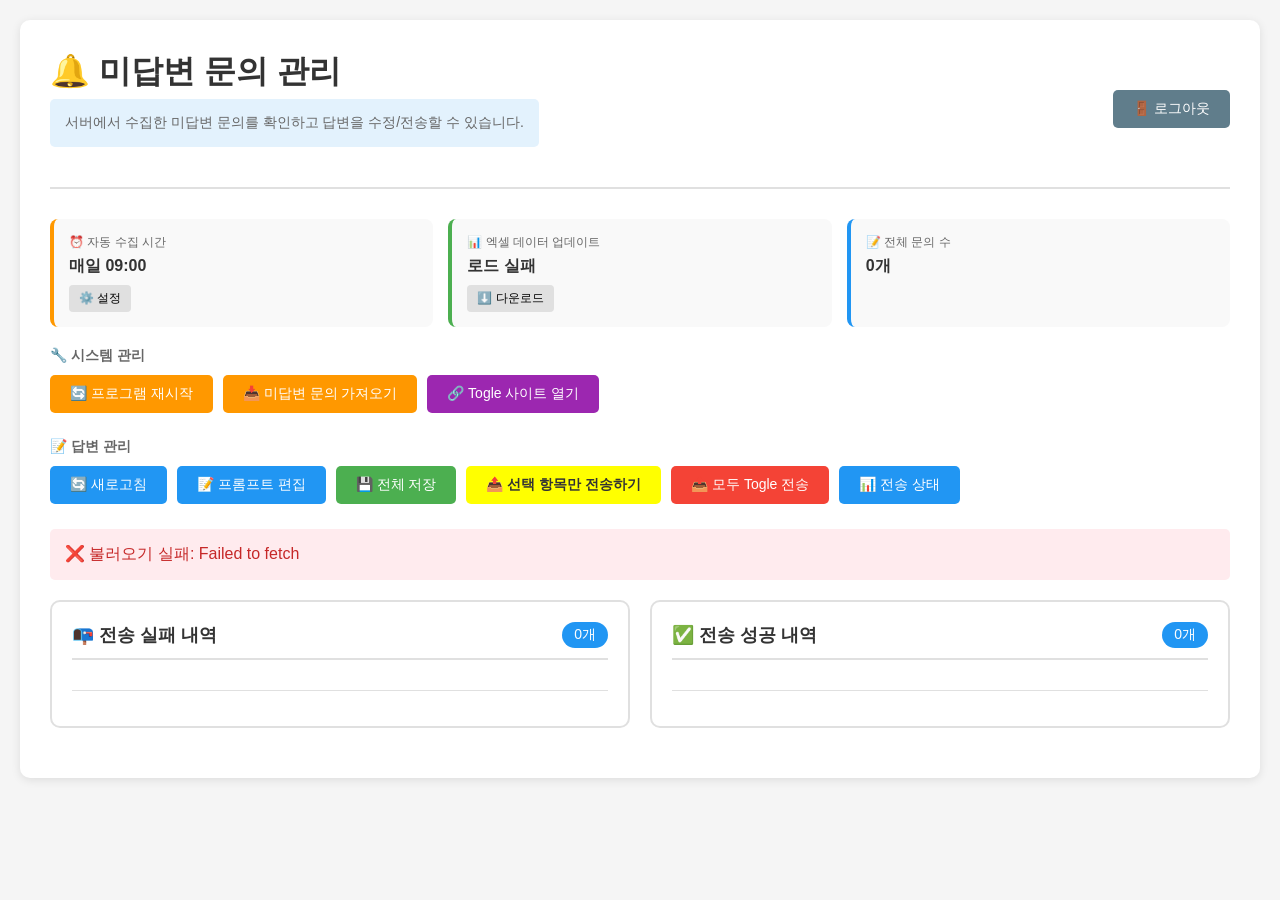
==== togleCS_v1.0.4/app/templates/external_view.html @ d545a914 "feature/app/models/__init__.py "api 매핑 값 추가"" ====
<!DOCTYPE html>
<html lang="ko">
<head>
    <meta charset="UTF-8">
    <meta name="viewport" content="width=device-width, initial-scale=1.0">
    <title>미답변 문의 관리</title>
    <style>
        * { margin: 0; padding: 0; box-sizing: border-box; }
        body { font-family: 'Segoe UI', sans-serif; background: #f5f5f5; padding: 20px; }
        .container { max-width: 1400px; margin: 0 auto; background: white; padding: 30px; border-radius: 10px; box-shadow: 0 2px 10px rgba(0,0,0,0.1); }
        
        /* 헤더 */
        .header { display: flex; justify-content: space-between; align-items: center; margin-bottom: 30px; padding-bottom: 20px; border-bottom: 2px solid #e0e0e0; }
        .header-left h1 { color: #333; margin-bottom: 5px; }
        .header-left .info { color: #666; font-size: 14px; }
        
        /* 상태 정보 박스 */
        .status-box { display: grid; grid-template-columns: repeat(auto-fit, minmax(200px, 1fr)); gap: 15px; margin-bottom: 20px; }
        .status-item { background: #f9f9f9; padding: 15px; border-radius: 8px; border-left: 4px solid #2196F3; }
        .status-item.excel { border-left-color: #4CAF50; }
        .status-item.schedule { border-left-color: #FF9800; }
        .status-label { font-size: 12px; color: #666; margin-bottom: 5px; }
        .status-value { font-size: 16px; font-weight: 600; color: #333; }
        .status-btn { margin-top: 8px; padding: 5px 10px; font-size: 12px; background: #e0e0e0; border: none; border-radius: 4px; cursor: pointer; }
        .status-btn:hover { background: #d0d0d0; }
        
        /* 컨트롤 버튼 그룹 */
        .control-section { margin-bottom: 25px; }
        .control-section h3 { font-size: 14px; color: #666; margin-bottom: 10px; text-transform: uppercase; }
        .controls { display: flex; flex-wrap: wrap; gap: 10px; }
        
        button, .btn { padding: 10px 20px; border: none; border-radius: 5px; cursor: pointer; font-size: 14px; transition: all 0.3s; text-decoration: none; display: inline-block; }
        .btn-primary { background: #4CAF50; color: white; }
        .btn-primary:hover { background: #45a049; }
        .btn-secondary { background: #2196F3; color: white; }
        .btn-secondary:hover { background: #0b7dda; }
        .btn-warning { background: #FF9800; color: white; }
        .btn-warning:hover { background: #e68900; }
        .btn-danger { background: #f44336; color: white; }
        .btn-danger:hover { background: #da190b; }
        .btn-link { background: #9C27B0; color: white; }
        .btn-link:hover { background: #7B1FA2; }
        .btn-logout { background: #607D8B; color: white; }
        .btn-logout:hover { background: #546E7A; }
        
        /* 문의 목록 */
        .inquiry-list { display: flex; flex-direction: column; gap: 20px; }
        .inquiry-item { border: 1px solid #ddd; border-radius: 8px; padding: 20px; background: #fafafa; }
        .inquiry-header { display: flex; justify-content: space-between; align-items: center; margin-bottom: 15px; }
        .inquiry-meta { display: flex; gap: 15px; font-size: 13px; color: #666; flex-wrap: wrap; }
        .inquiry-question { background: white; padding: 15px; border-left: 4px solid #2196F3; margin-bottom: 15px; white-space: pre-wrap; }
        .inquiry-answer { display: grid; gap: 10px; }
        .form-group { display: flex; flex-direction: column; gap: 5px; }
        label { font-weight: 600; color: #333; font-size: 14px; }
        input, textarea { padding: 10px; border: 1px solid #ddd; border-radius: 5px; font-size: 14px; }
        textarea { resize: vertical; min-height: 120px; font-family: inherit; }
        
        .loading { text-align: center; padding: 40px; color: #666; }
        .error { background: #ffebee; color: #c62828; padding: 15px; border-radius: 5px; margin-bottom: 20px; }
        .success { background: #e8f5e9; color: #2e7d32; padding: 15px; border-radius: 5px; margin-bottom: 20px; }
        .empty { text-align: center; padding: 60px; color: #999; }
        .status-badge { padding: 5px 10px; border-radius: 3px; font-size: 12px; font-weight: 600; }
        .status-pending { background: #fff3e0; color: #e65100; }
        .status-modified { background: #e3f2fd; color: #0277bd; }
        
        /* 모달 */
        .modal { display: none; position: fixed; top: 0; left: 0; width: 100%; height: 100%; background: rgba(0,0,0,0.5); z-index: 1000; }
        .modal.active { display: flex; justify-content: center; align-items: center; }
        .modal-content { background: white; padding: 30px; border-radius: 10px; max-width: 500px; width: 90%; }
        .modal-header { font-size: 18px; font-weight: 600; margin-bottom: 20px; }
        .modal-body { margin-bottom: 20px; }
        .modal-footer { display: flex; gap: 10px; justify-content: flex-end; }
        .time-input { display: flex; gap: 10px; align-items: center; }
        .time-input input { width: 80px; }
        
        /* 미답변/답변 분리 레이아웃 */
        .content-grid { display: grid; grid-template-columns: 1fr 1fr; gap: 20px; margin-bottom: 20px; }
        .content-section { border: 2px solid #e0e0e0; border-radius: 10px; padding: 20px; background: white; }
        .section-header { display: flex; justify-content: space-between; align-items: center; margin-bottom: 15px; padding-bottom: 10px; border-bottom: 2px solid #e0e0e0; }
        .section-title { font-size: 18px; font-weight: 600; color: #333; }
        .section-count { background: #2196F3; color: white; padding: 4px 12px; border-radius: 15px; font-size: 14px; }

        /* 스크롤 영역 */
        .inquiry-scroll { max-height: 600px; overflow-y: auto; padding-right: 10px; }
        .inquiry-scroll::-webkit-scrollbar { width: 8px; }
        .inquiry-scroll::-webkit-scrollbar-track { background: #f1f1f1; border-radius: 4px; }
        .inquiry-scroll::-webkit-scrollbar-thumb { background: #888; border-radius: 4px; }
        .inquiry-scroll::-webkit-scrollbar-thumb:hover { background: #555; }

        .inquiry-item:hover { box-shadow: 0 2px 8px rgba(0,0,0,0.1); transform: translateY(-2px); }

        /* 페이지네이션 */
        .pagination { display: flex; justify-content: center; align-items: center; gap: 10px; margin-top: 15px; padding-top: 15px; border-top: 1px solid #e0e0e0; }
        .page-btn { padding: 8px 12px; border: 1px solid #ddd; background: white; border-radius: 5px; cursor: pointer; transition: all 0.3s; }
        .page-btn:hover:not(:disabled) { background: #2196F3; color: white; }
        .page-btn:disabled { opacity: 0.5; cursor: not-allowed; }
        .page-info { color: #666; font-size: 14px; font-weight: 600; }

        .btn-sel { background: #FFEB3B; color: #333; font-weight: 600; }
        .btn-sel:hover { background: #FDD835; }
        .info { background: #e3f2fd; color: #0277bd; padding: 15px; border-radius: 5px; margin-bottom: 20px; }

        /* 로딩 오버레이 */
        .loading-overlay { display: none; position: fixed; top: 0; left: 0; width: 100%; height: 100%; background: rgba(0,0,0,0.7); z-index: 9999; justify-content: center; align-items: center; }
        .spinner { border: 8px solid #f3f3f3; border-top: 8px solid #2196F3; border-radius: 50%; width: 60px; height: 60px; animation: spin 1s linear infinite; }
        @keyframes spin { 0% { transform: rotate(0deg); } 100% { transform: rotate(360deg); } }

        .item-actions { margin-top: 10px; }
        .btn-save { background: #4CAF50; color: white; padding: 8px 16px; border: none; border-radius: 5px; cursor: pointer; font-size: 13px; }
        .btn-save:hover { background: #45a049; }

        /* 취소 안내 버튼 */
        .cancel-notice {
            position: absolute;
            bottom: 100px;
            color: white;
            font-size: 14px;
            background: rgba(31, 30, 30, 0.9);
            padding: 15px 30px;
            border-radius: 8px;
            cursor: pointer;
            user-select: none;
            transition: all 0.3s;
            border: 2px solid white;
            font-weight: 600;
        }

        .cancel-notice:hover {
            background: rgb(17, 17, 17);
            transform: scale(1.05);
        }

        .cancel-notice:active {
            transform: scale(0.95);
        }

        @media (max-width: 768px) {
            .cancel-notice {
                bottom: 80px;
                font-size: 16px;
                padding: 18px 35px;
                animation: pulse 2s infinite;
            }
        }

        @keyframes pulse {
            0%, 100% { transform: scale(1); }
            50% { transform: scale(1.05); }
        }

    </style>
</head>
<body>
    <div class="container">
        <!-- 헤더 -->
        <div class="header">
            <div class="header-left">
                <h1>🔔 미답변 문의 관리</h1>
                <p class="info">서버에서 수집한 미답변 문의를 확인하고 답변을 수정/전송할 수 있습니다.</p>
            </div>
            <a href="/togle/external/logout" class="btn btn-logout">🚪 로그아웃</a>
        </div>
        
        <!-- 상태 정보 -->
        <div class="status-box">
            <div class="status-item schedule">
                <div class="status-label">⏰ 자동 수집 시간</div>
                <div class="status-value" id="schedule-time">매일 09:00</div>
                <button class="status-btn" onclick="openScheduleModal()">⚙️ 설정</button>
            </div>
            <div class="status-item excel">
                <div class="status-label">📊 엑셀 데이터 업데이트</div>
                <div class="status-value" id="excel-update">로딩 중...</div>
                <button class="status-btn" onclick="downloadExcel()">⬇️ 다운로드</button>
            </div>
            <div class="status-item">
                <div class="status-label">📝 전체 문의 수</div>
                <div class="status-value" id="unanswered-count">0개</div>
            </div>
        </div>
        
        <!-- 시스템 관리 -->
        <div class="control-section">
            <h3>🔧 시스템 관리</h3>
            <div class="controls">
                <button class="btn-warning" onclick="rebootProgram()">🔄 프로그램 재시작</button>
                <button class="btn-warning" onclick="fetchUnanswered()">📥 미답변 문의 가져오기</button>
                <a href="https://www.togle.io/app/inquiry" target="_blank" class="btn btn-link">🔗 Togle 사이트 열기</a>
            </div>
        </div>
        
        <!-- 프롬프트 및 답변 관리 -->
        <div class="control-section">
            <h3>📝 답변 관리</h3>
            <div class="controls">
                <button class="btn-secondary" onclick="loadFromDB()">🔄 새로고침</button>
                <!-- <button class="btn-secondary" id="refreshBtn" onclick="autoRequestLoadQnA()">🔄 새로고침</button> -->
                <a href="/togle/external/edit_prompt" class="btn btn-secondary">📝 프롬프트 편집</a>
                <button class="btn-primary" onclick="saveAll()">💾 전체 저장</button>
                <button class="btn-sel" style="background-color: yellow;" onclick="submitSelected()">📤 선택 항목만 전송하기</button>
                <button class="btn-danger" onclick="submitAll()">📤 모두 Togle 전송</button>
                <button class="btn-secondary" onclick="checkStatus()">📊 전송 상태</button>
            </div>
        </div>
        
<div id="message"></div>
<div id="loading-overlay" class="loading-overlay">
    <div class="spinner"></div>
    <div class="cancel-notice" onclick="cancelAllTasks()">
        🛑 작업 취소 (클릭 또는 Ctrl+C)
    </div>
</div>

<!-- 미답변/답변 분리 표시 영역 -->
<div class="content-grid">
    <!-- 미답변 문의 영역 -->
    <div class="content-section">
        <div class="section-header">
            <span class="section-title">📭 전송 실패 내역</span>
            <span class="section-count" id="unanswered-section-count">0개</span>
        </div>
        <div class="inquiry-scroll" id="unanswered-content"></div>
        <div class="pagination" id="unanswered-pagination"></div>
    </div>
    
    <!-- 답변 작성된 문의 영역 -->
    <div class="content-section">
        <div class="section-header">
            <span class="section-title">✅ 전송 성공 내역</span>
            <span class="section-count" id="answered-section-count">0개</span>
        </div>
        <div class="inquiry-scroll" id="answered-content"></div>
        <div class="pagination" id="answered-pagination"></div>
    </div>
</div>


    <!-- 스케줄 설정 모달 -->
    <div id="scheduleModal" class="modal">
        <div class="modal-content">
            <div class="modal-header">⏰ 자동 수집 시간 설정</div>
            <div class="modal-body">
                <div class="time-input">
                    <label>시간:</label>
                    <input type="number" id="hour" min="0" max="23" value="9">
                    <span>:</span>
                    <input type="number" id="minute" min="0" max="59" value="0">
                </div>
            </div>
            <div class="modal-footer">
                <button class="btn-secondary" onclick="closeScheduleModal()">취소</button>
                <button class="btn-primary" onclick="saveSchedule()">저장</button>
            </div>
        </div>
    </div>

    <script>
const SERVER_URL = 'http://220.120.14.112:5005';
let inquiries = [];
let unansweredPage = 1;
let answeredPage = 1;
const itemsPerPage = 5;
let isTaskRunning = false;
let currentAbortController = null;

// Ctrl+C로 작업 중단
document.addEventListener('keydown', function(e) {
    // Ctrl+C 감지 (Windows/Linux: ctrlKey, Mac: metaKey)
    if ((e.ctrlKey || e.metaKey) && e.key === 'c') {
        if (isTaskRunning) {
            e.preventDefault(); // 기본 복사 동작 방지
            cancelAllTasks();
        }
    }
});

// 모든 작업 취소
function cancelAllTasks() {
    // AbortController로 fetch 요청 취소
    if (currentAbortController) {
        currentAbortController.abort();
        // currentAbortController = null;
    }
    
    // 로딩 오버레이 숨기기
    hideLoading();
    
    // 작업 상태 플래그 리셋
    isTaskRunning = false;
    
    // 모바일 햅틱 피드백 (지원하는 경우)
    if (navigator.vibrate) {
        navigator.vibrate(200);
    }
    
    // 알림 표시
    showMessage('error', '⚠️ 사용자에 의해 작업이 취소되었습니다.');
    
    // 확인 알림창
    alert('🛑 작업이 취소되었습니다.\n\n실행 중이던 모든 작업이 중단되었습니다.');
    
    console.log('작업 취소됨 - 사용자 요청');
}

window.onload = () => {
    loadExcelInfo();
    loadScheduleInfo();
    loadFromDB(); // 페이지 로드 시 DB에서 자동 데이터 불러오기
    setTimeout(() => {
        pollStatus();
    }, 1000);
};

// 엑셀 정보 로드
async function loadExcelInfo() {
    try {
        const res = await fetch(`${SERVER_URL}/api/excel_info`);
        const data = await res.json();
        if (data.success) {
            document.getElementById('excel-update').textContent = data.last_updated || '정보 없음';
        }
    } catch (error) {
        document.getElementById('excel-update').textContent = '로드 실패';
    }
}
// 스케줄 정보 로드
async function loadScheduleInfo() {
    try {
        const res = await fetch(`${SERVER_URL}/api/schedule_info`);
        const data = await res.json();
        if (data.success) {
            document.getElementById('schedule-time').textContent = `매일 ${data.hour.toString().padStart(2, '0')}:${data.minute.toString().padStart(2, '0')}`;
        }
    } catch (error) {
        console.error('스케줄 로드 실패:', error);
    }
}

// 프로그램 업데이트
async function rebootProgram() {
    if (!confirm('프로그램을 업데이트하시겠습니까?\n\n서버가 재시작됩니다.')) return;
    
    try {
        showMessage('loading', '프로그램 업데이트 중...');
        const res = await fetch(`${SERVER_URL}/api/update_program`, { method: 'POST' });
        const data = await res.json();
        
        if (data.success) {
            showMessage('success', '✅ 업데이트가 시작되었습니다. 잠시 후 페이지를 새로고침하세요.');
            setTimeout(() => window.location.reload(), 10000);
        } else {
            showMessage('error', '❌ 업데이트 실패: ' + data.error);
        }
    } catch (error) {
        showMessage('error', '❌ 업데이트 실패: ' + error.message);
    }
}

function showLoading() {
    const overlay = document.getElementById("loading-overlay");
    overlay.style.display = "flex";
    isTaskRunning = true;
    
    // 모바일 터치 이벤트 추가
    const cancelNotice = overlay.querySelector('.cancel-notice');
    if (cancelNotice) {
        // 터치 이벤트 (모바일)
        cancelNotice.addEventListener('touchstart', handleCancelTouch, { passive: false });
    }
}

// 터치 이벤트 핸들러
function handleCancelTouch(e) {
    e.preventDefault();
    e.stopPropagation();
    cancelAllTasks();
}
function hideLoading() {
    const overlay = document.getElementById("loading-overlay");
    overlay.style.display = "none";
    isTaskRunning = false;
    // currentAbortController = null;
    
    // 이벤트 리스너 제거
    const cancelNotice = overlay.querySelector('.cancel-notice');
    if (cancelNotice) {
        cancelNotice.removeEventListener('touchstart', handleCancelTouch);
    }
}

async function pollStatus() {
    try {
        const res = await fetch('/togle/task_status');
        const data = await res.json();
        
        const msgEl = document.getElementById('message');
        
        // 작업 상태에 따라 로딩 표시/숨김
        if (data.step && data.step !== 'done' && data.step !== 'idle') {
            // 작업 진행 중일 때만 로딩 표시
            if (!isTaskRunning) {
                showLoading();
            }
            
            if (data.message) {
                msgEl.innerHTML = `<div class="info">${data.message}</div>`;
            }
            
            if (data.excel_last_updated) {
                document.getElementById('excel-update').textContent = data.excel_last_updated;
            }
            
            // 5초 후 다시 확인
            setTimeout(pollStatus, 5000);
        } else if (data.step === 'done') {
            // 작업 완료
            hideLoading();
            msgEl.innerHTML = '<div class="success">✅ 모든 작업 완료! 스케줄러 최신화 완료</div>';
            setTimeout(() => {
                msgEl.innerHTML = '';
                loadFromDB(); // 작업 완료 후 자동 새로고침
            }, 3000);
        } else {
            // idle 상태 (작업 없음)
            hideLoading();
            
            if (data.excel_last_updated) {
                document.getElementById('excel-update').textContent = data.excel_last_updated;
            }
            
            // idle 상태에서는 30초마다만 확인
            setTimeout(pollStatus, 30000);
        }
    } catch (err) {
        console.error('상태 폴링 오류:', err);
        hideLoading(); // 오류 시 로딩 숨김
        // 오류 시 30초 후 재시도
        setTimeout(pollStatus, 30000);
    }
}

function startStatusPolling() {
    showLoading();
    pollStatus();
}

document.addEventListener('DOMContentLoaded', () => {
  showLoading();
  pollStatus();
});


// DB에서 데이터 불러오기 (새로고침)
async function loadFromDB() {
    try {
        showMessage('loading', '📥 DB에서 데이터를 불러오는 중...');
        
        currentAbortController = new AbortController();
        const res = await fetch(`${SERVER_URL}/api/get_unanswered_from_db`, { 
            method: 'GET',
            signal: currentAbortController.signal 
        });
        
        if (!res.ok) {
            throw new Error(`서버 응답 오류: ${res.status}`);
        }
        
        const data = await res.json();
        console.log('DB 조회 결과:', data); // 디버그 로그
        
        if (data.success) {
            if (data.qas && data.qas.length > 0) {
                inquiries = data.qas;
                renderSeparatedInquiries();
                updateTotalCount();
                showMessage('success', `✅ ${data.qas.length}개 문의를 불러왔습니다!`);
            } else {
                inquiries = [];
                renderSeparatedInquiries();
                document.getElementById('unanswered-count').textContent = '0개';
                showMessage('info', 'ℹ️ 저장된 문의가 없습니다.');
            }
        } else {
            throw new Error(data.error || '알 수 없는 오류');
        }
    } catch (error) {
        if (error.name === 'AbortError') {
            console.log('요청이 취소되었습니다.');
            return;
        }
        console.error('DB 불러오기 실패:', error);
        showMessage('error', '❌ 불러오기 실패: ' + error.message);
    } finally {
        // 항상 로딩 상태 해제
        isTaskRunning = false;
    }
}

// 미답변 문의 가져오기
async function fetchUnanswered() {
    if (!confirm('서버에서 미답변 문의를 새로 가져오시겠습니까?\n\n크롤링에 시간이 소요됩니다 (1-3분).')) return;

    try {
        showMessage('loading', '🤖 서버에서 미답변 문의를 수집하는 중...');
        showLoading();
        
        currentAbortController = new AbortController();
        const res = await fetch(`${SERVER_URL}/togle/get_unanswered`, {
            signal: currentAbortController.signal
        });
        
        if (!res.ok) throw new Error(`서버 오류: ${res.status}`);
        
        const data = await res.json();
        
        if (data.qas && Array.isArray(data.qas) && data.qas.length > 0) {
            inquiries = data.qas;
            renderSeparatedInquiries();
            updateTotalCount();
            
            // DB에 저장
            const saveRes = await fetch(`${SERVER_URL}/api/save_unanswered`, {
                method: 'POST',
                headers: { 'Content-Type': 'application/json' },
                body: JSON.stringify({ unanswered_list: inquiries }),
                signal: currentAbortController.signal
            });
            
            const saveData = await saveRes.json();
            if (saveData.success) {
                showMessage('success', `✅ ${inquiries.length}개 문의를 가져왔고 DB에 저장되었습니다!`);
            } else {
                showMessage('error', '❌ DB 저장 실패: ' + saveData.error);
            }
        } else {
            inquiries = [];
            renderSeparatedInquiries();
            document.getElementById('unanswered-count').textContent = '0개';
            showMessage('info', 'ℹ️ 미답변 문의가 없습니다.');
        }
    } catch (error) {
        if (error.name === 'AbortError') {
            console.log('요청이 취소되었습니다.');
            return;
        }
        showMessage('error', '❌ 가져오기 실패: ' + error.message);
    } finally {
        hideLoading();
    }
}

// 미답변 문의 수 갱신 함수
function updateTotalCount() {
    const countEl = document.getElementById('unanswered-count');
    if (countEl) {
        countEl.textContent = `${inquiries.length}개`;
    }
}

// 엑셀 다운로드
function downloadExcel() {
    window.open(`${SERVER_URL}/api/download_excel`, '_blank');
}

// 스케줄 모달
function openScheduleModal() {
    document.getElementById('scheduleModal').classList.add('active');
}

function closeScheduleModal() {
    document.getElementById('scheduleModal').classList.remove('active');
}

async function saveSchedule() {
    const hour = document.getElementById('hour').value;
    const minute = document.getElementById('minute').value;
    
    try {
        const res = await fetch(`${SERVER_URL}/api/update_schedule`, {
            method: 'POST',
            headers: {'Content-Type': 'application/json'},
            body: JSON.stringify({hour: parseInt(hour), minute: parseInt(minute)})
        });
        
        const data = await res.json();
        
        if (data.success) {
            showMessage('success', '✅ 스케줄이 저장되었습니다!');
            loadScheduleInfo();
            closeScheduleModal();
        } else {
            showMessage('error', '❌ 저장 실패: ' + data.error);
        }
    } catch (error) {
        showMessage('error', '❌ 저장 실패: ' + error.message);
    }
}

// Q&A 데이터 불러오기 및 DB에 저장
async function autoRequestLoadQnA() {
    try {
        showMessage('loading', '⏳ Q&A 데이터를 불러오는 중...');

        // 미답변 데이터를 가져오는 API 호출
        const res = await fetch(`${SERVER_URL}/togle/get_unanswered`);
        if (!res.ok) throw new Error(`서버 오류: ${res.status}`);

        const data = await res.json();
        console.log('Returned Data:', data);

        // Q&A 데이터가 정상적으로 반환되었는지 확인
        if (data.qas && Array.isArray(data.qas) && data.qas.length > 0) {
            // 전역 inquiries 배열 업데이트
            inquiries = data.qas;

            // 미답변 문의 수 업데이트
            document.getElementById('unanswered-count').textContent = `${inquiries.length}개`;

            // 화면 렌더링
            renderSeparatedInquiries(); 

            // DB에 데이터를 저장하기 위한 API 호출
            const saveRes = await fetch(`${SERVER_URL}/api/save_unanswered`, {
                method: 'POST',
                headers: {
                    'Content-Type': 'application/json',
                },
                body: JSON.stringify({
                    unanswered_list: inquiries // inquiries 배열을 DB에 전송
                })
            });

            if (!saveRes.ok) throw new Error(`저장 오류: ${saveRes.status}`);

            const saveData = await saveRes.json();
            if (saveData.success) {
                // 성공 메시지 표시
                showMessage('success', `✅ ${inquiries.length}개 문의를 불러왔고 DB에 저장되었습니다.`);
            } else {
                throw new Error(saveData.error || '저장 실패');
            }
        } else {
            inquiries = [];
            document.getElementById('unanswered-count').textContent = '0개';
            renderSeparatedInquiries(); 
            showMessage('info', 'ℹ️ 미답변 문의가 없습니다.');
        }
    } catch (err) {
        console.error(err);
        showMessage('error', '❌ Q&A 불러오기 실패: ' + err.message);
    }
}


// 화면에 문의 목록 표시
function renderSeparatedInquiries() {
    const unanswered = inquiries.filter(item => !item.q_answer_title || !item.q_answer_content);
    const answered = inquiries.filter(item => item.q_answer_title && item.q_answer_content);
    
    // 카운트 업데이트
    document.getElementById('unanswered-section-count').textContent = `${unanswered.length}개`;
    document.getElementById('answered-section-count').textContent = `${answered.length}개`;
    
    // 미답변 렌더링
    renderPagedInquiries(unanswered, 'unanswered', unansweredPage);
    
    // 답변됨 렌더링
    renderPagedInquiries(answered, 'answered', answeredPage);
}

// 페이지네이션 적용 렌더링
function renderPagedInquiries(items, type, currentPage) {
    const contentId = type === 'unanswered' ? 'unanswered-content' : 'answered-content';
    const paginationId = type === 'unanswered' ? 'unanswered-pagination' : 'answered-pagination';
    
    const content = document.getElementById(contentId);
    const pagination = document.getElementById(paginationId);
    
    if (items.length === 0) {
        content.innerHTML = '<div class="empty">📭 문의가 없습니다.</div>';
        pagination.innerHTML = '';
        return;
    }
    
    const totalPages = Math.ceil(items.length / itemsPerPage);
    const startIdx = (currentPage - 1) * itemsPerPage;
    const endIdx = startIdx + itemsPerPage;
    const pageItems = items.slice(startIdx, endIdx);
    
    // 문의 목록 렌더링
    content.innerHTML = `
        <div class="inquiry-list">
            ${pageItems.map((item) => {
                const globalIndex = inquiries.indexOf(item);
                return `
                    <div class="inquiry-item" data-index="${globalIndex}">
                        <div class="inquiry-header">
                            <div class="inquiry-meta">
                                <input type="checkbox" class="select-item" data-index="${globalIndex}">
                                <span><strong>쇼핑몰:</strong> ${item.q_shopping_mall || 'N/A'}</span>
                                <span><strong>유형:</strong> ${item.q_type || 'N/A'}</span>
                                <span><strong>작성자:</strong> ${item.q_writer || 'N/A'}</span>
                                <span><strong>날짜:</strong> ${item.q_date || 'N/A'}</span>
                            </div>
                            <span class="status-badge ${item.q_answer_title ? 'status-modified' : 'status-pending'}">
                                ${item.q_answer_title ? '답변 작성됨' : '답변 대기'}
                            </span>
                        </div>

                        <div class="inquiry-question">
                            <strong>📝 질문:</strong><br>
                            ${item.q_question || '질문 내용 없음'}
                        </div>

                        <div class="inquiry-answer">
                            <div class="form-group">
                                <label for="title-${globalIndex}">답변 제목</label>
                                <input type="text" id="title-${globalIndex}" 
                                    value="${item.q_answer_title || ''}" 
                                    placeholder="답변 제목을 입력하세요">
                            </div>

                            <div class="form-group">
                                <label for="content-${globalIndex}">답변 내용</label>
                                <textarea id="content-${globalIndex}" placeholder="답변 내용을 입력하세요">${item.q_answer_content || ''}</textarea>
                            </div>
                            
                            <div class="item-actions">
                                <button class="btn-save" onclick="saveOne(${globalIndex})">💾 저장</button>
                            </div>
                        </div>
                    </div>
                `;
            }).join('')}
        </div>
    `;
    
    // 페이지네이션 렌더링
    pagination.innerHTML = `
        <button class="page-btn" onclick="changePage('${type}', ${currentPage - 1})" ${currentPage === 1 ? 'disabled' : ''}>
            ◀ 이전
        </button>
        <span class="page-info">${currentPage} / ${totalPages}</span>
        <button class="page-btn" onclick="changePage('${type}', ${currentPage + 1})" ${currentPage === totalPages ? 'disabled' : ''}>
            다음 ▶
        </button>
    `;
}

// 페이지 변경
function changePage(type, newPage) {
    if (type === 'unanswered') {
        unansweredPage = newPage;
    } else {
        answeredPage = newPage;
    }
    renderSeparatedInquiries();
}

// 개별 저장 버튼 클릭 시 특정 항목을 서버에 저장
async function saveOne(index) {
    try {
        const answerTitle = document.getElementById(`title-${index}`).value;
        const answerContent = document.getElementById(`content-${index}`).value;
        
        const updatedInquiry = {
            ...inquiries[index],
            q_answer_title: answerTitle,
            q_answer_content: answerContent
        };

        const res = await fetch(`${SERVER_URL}/api/save_unanswered`, {
            method: 'POST',
            headers: { 'Content-Type': 'application/json' },
            body: JSON.stringify({ unanswered_list: [updatedInquiry] })
        });

        if (!res.ok) throw new Error(`저장 오류: ${res.status}`);

        const saveData = await res.json();
        if (saveData.success) {
            // 메모리 업데이트
            inquiries[index] = updatedInquiry;
            showMessage('success', `✅ 문의 ${index + 1}번이 저장되었습니다.`);
            renderSeparatedInquiries(); // 화면 다시 렌더링
        } else {
            throw new Error(saveData.error || '저장 실패');
        }
    } catch (err) {
        console.error(err);
        showMessage('error', '❌ 저장 실패: ' + err.message);
    }
}

// 전체 저장 버튼 클릭 시 모든 데이터를 서버에 저장
async function saveAll() {
    try {
        showLoading();
        
        const updatedInquiries = inquiries.map((item, index) => {
            const answerTitle = document.getElementById(`title-${index}`).value;
            const answerContent = document.getElementById(`content-${index}`).value;

            return {
                ...item,
                q_answer_title: answerTitle,
                q_answer_content: answerContent
            };
        });

        currentAbortController = new AbortController();
        const res = await fetch(`${SERVER_URL}/api/save_unanswered`, {
            method: 'POST',
            headers: {
                'Content-Type': 'application/json',
            },
            body: JSON.stringify({
                unanswered_list: updatedInquiries
            }),
            signal: currentAbortController.signal
        });

        if (!res.ok) throw new Error(`저장 오류: ${res.status}`);

        const saveData = await res.json();
        if (saveData.success) {
            showMessage('success', `✅ ${updatedInquiries.length}개 문의가 DB에 저장되었습니다.`);
        } else {
            throw new Error(saveData.error || '저장 실패');
        }
    } catch (err) {
        if (err.name === 'AbortError') {
            console.log('요청이 취소되었습니다.');
            return;
        }
        console.error(err);
        showMessage('error', '❌ 전체 저장 실패: ' + err.message);
    } finally {
        hideLoading();
    }
}

// Togle 전송
async function submitAll() {
    if (!confirm('모든 답변을 Togle에 전송하시겠습니까?\n\n⚠️ 서버에서 자동으로 처리됩니다 (1-5분 소요)')) return;
    
    try {
        showMessage('loading', '🚀 서버로 전송 요청 중...');
        showLoading();
        
        const answers = inquiries.map((item, index) => ({
            id: item.id,  // ID 추가 (중요!)
            q_question: item.q_question,
            q_shopping_mall: item.q_shopping_mall,
            q_type: item.q_type,
            q_date: item.q_date,
            q_writer: item.q_writer,
            q_answer_title: document.getElementById(`title-${index}`).value,
            q_answer_content: document.getElementById(`content-${index}`).value
        }));
        
        console.log('전송할 답변:', answers);
        
        currentAbortController = new AbortController();
        const res = await fetch(`${SERVER_URL}/api/submit_answers`, {
            method: 'POST',
            headers: {'Content-Type': 'application/json'},
            body: JSON.stringify({answers}),
            signal: currentAbortController.signal
        });
        
        const data = await res.json();
        
        if (data.success || res.status === 202) {
            showMessage('success', `✅ ${data.message || '전송 시작!'}\n\n서버에서 처리 중입니다.`);
            setTimeout(() => {
                hideLoading(); // 로딩 숨김 추가
                loadFromDB();
            }, 5000);
        } else {
            showMessage('error', `❌ 전송 실패: ${data.error}`);
            hideLoading(); // 실패 시에도 로딩 숨김
        }
    } catch (error) {
        if (error.name === 'AbortError') {
            console.log('요청이 취소되었습니다.');
            return;
        }
        console.error('전송 오류:', error);
        showMessage('error', '❌ 전송 실패: ' + error.message);
    } finally {
        hideLoading(); // 항상 로딩 해제
    }
}

// 선택 항목 전송
async function submitSelected() {
    const selectedCheckboxes = Array.from(document.querySelectorAll('.select-item:checked'));
    const selectedIndices = selectedCheckboxes.map(cb => parseInt(cb.dataset.index));

    if (selectedIndices.length === 0) {
        alert('전송할 항목을 선택하세요.');
        return;
    }

    if (!confirm(`${selectedIndices.length}개 항목을 Togle에 전송하시겠습니까?`)) return;

    try {
        showMessage('loading', '🚀 선택 항목 전송 중...');
        showLoading();
        
        const answers = selectedIndices.map(index => {
            const item = inquiries[index];
            return {
                id: item.id,  // ID 추가 (중요!)
                q_question: item.q_question,
                q_shopping_mall: item.q_shopping_mall,
                q_type: item.q_type,
                q_date: item.q_date,
                q_writer: item.q_writer,
                q_answer_title: document.getElementById(`title-${index}`).value,
                q_answer_content: document.getElementById(`content-${index}`).value
            };
        });

        console.log('선택 항목 전송:', answers);

        currentAbortController = new AbortController();
        const res = await fetch(`${SERVER_URL}/api/submit_answers`, {
            method: 'POST',
            headers: {'Content-Type': 'application/json'},
            body: JSON.stringify({answers}),
            signal: currentAbortController.signal
        });

        const data = await res.json();
        if (data.success || res.status === 202) {
            showMessage('success', `✅ ${data.message || '전송 요청 완료'} (${selectedIndices.length}개)`);
            setTimeout(() => {
                hideLoading(); // 로딩 숨김 추가
                loadFromDB();
            }, 5000);
        } else {
            showMessage('error', `❌ 전송 실패: ${data.error}`);
            hideLoading(); // 실패 시에도 로딩 숨김
        }
    } catch (error) {
        if (error.name === 'AbortError') {
            console.log('요청이 취소되었습니다.');
            return;
        }
        console.error('전송 오류:', error);
        showMessage('error', '❌ 전송 중 오류: ' + error.message);
    } finally {
        hideLoading(); // 항상 로딩 해제
    }
}

// 토글 업데이트
async function refreshTogle() {
    try {
        showMessage('loading', '데이터를 업데이트 중입니다...');

        const res = await fetch(`${SERVER_URL}/togle/api/togles_update`, {
            method: 'POST',
            headers: { 'Content-Type': 'application/json' }
        });

        if (!res.ok) throw new Error(`서버 응답 실패: ${res.status}`);

        const data = await res.json();
        if (!data.success) throw new Error(data.error ?? '업데이트 실패');

        showMessage('success', `✅ 업데이트 완료!`);
        
        // 데이터 새로고침
        autoRequestLoadQnA();

    } catch (error) {
        console.error(error);
        showMessage('error', '❌ 업데이트 실패: ' + (error.message ?? error));
    }
}

// 전송 상태 확인
async function checkStatus() {
    try {
        const res = await fetch(`${SERVER_URL}/api/submit_status`);
        const data = await res.json();
        
        if (data.success) {
            alert(data.message);
        } else {
            alert('상태 확인 실패: ' + data.error);
        }
    } catch (error) {
        alert('상태 확인 실패: ' + error.message);
    }
}

// 메시지 표시
function showMessage(type, text) {
    const msgDiv = document.getElementById('message');
    if (type === 'loading') {
        msgDiv.innerHTML = `<div class="loading">${text}</div>`;
    } else {
        msgDiv.innerHTML = `<div class="${type}">${text}</div>`;
        setTimeout(() => msgDiv.innerHTML = '', 5000);
    }
}
    </script>
</body>
</html>
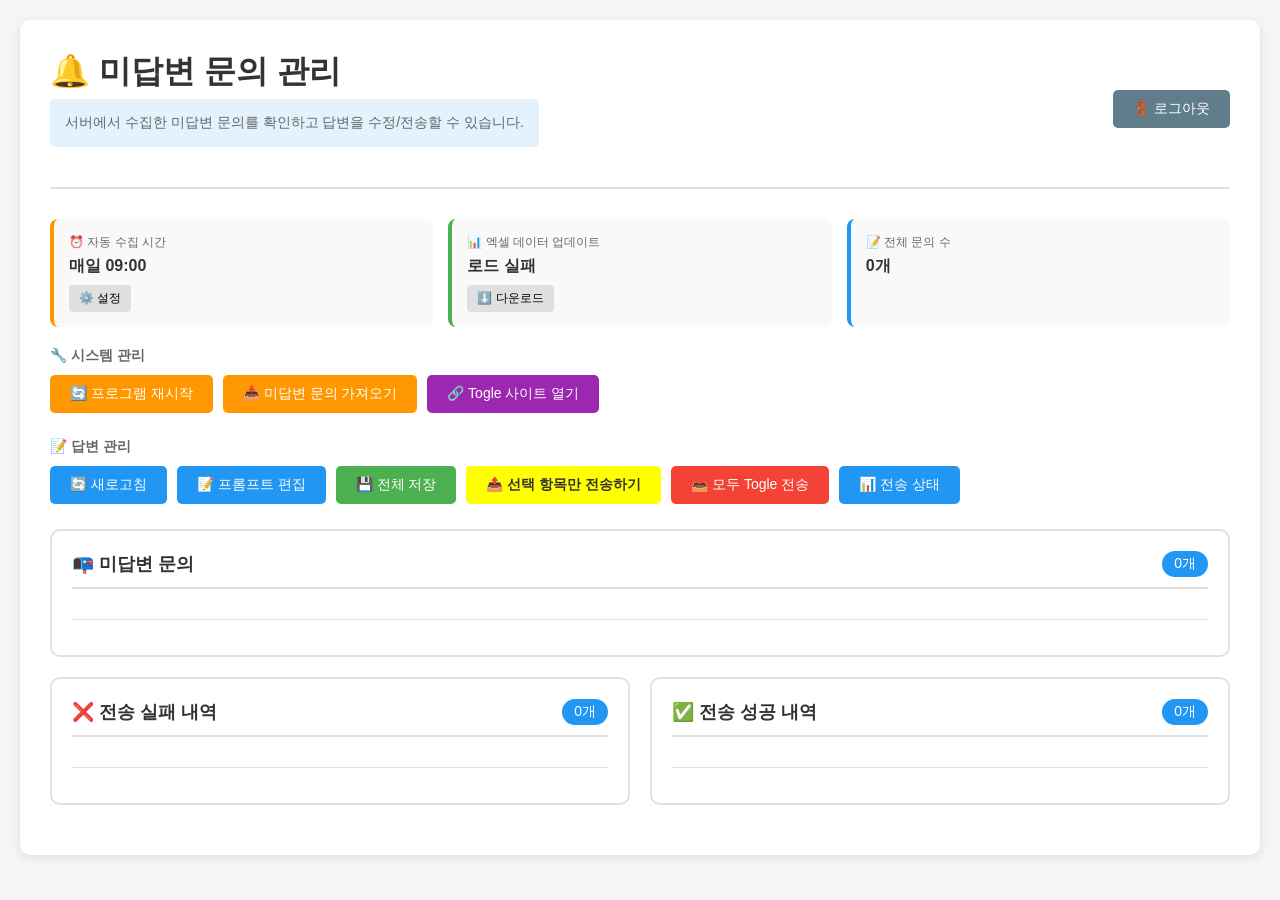
==== commit 1ba6bebe: "feature/external_view.html "전송 실패 내역, 전송 성공 내역" 페이지 구현 작업 진행중" ====
--- a/togleCS_v1.0.4/app/templates/external_view.html
+++ b/togleCS_v1.0.4/app/templates/external_view.html
@@ -148,6 +148,42 @@
             50% { transform: scale(1.05); }
         }
 
+        .progress-step {
+            margin: 5px 0;
+            padding: 5px;
+            border-radius: 4px;
+        }
+        .in_progress { background-color: #fffae6; }
+        .completed { background-color: #d4edda; }
+        .error { background-color: #f8d7da; }
+/* 숨김 클래스 */
+.hidden {
+    display: none;
+}
+
+/* 3개 영역 그리드 */
+.content-grid-three {
+    display: grid;
+    grid-template-columns: 1fr 1fr 1fr;
+    gap: 20px;
+    margin-bottom: 20px;
+}
+
+/* 2개 영역 그리드 */
+.content-grid-two {
+    display: grid;
+    grid-template-columns: 1fr 1fr;
+    gap: 20px;
+    margin-bottom: 20px;
+}
+
+/* 1개 영역 (전체 너비) */
+.content-grid-one {
+    display: grid;
+    grid-template-columns: 1fr;
+    gap: 20px;
+    margin-bottom: 20px;
+}
     </style>
 </head>
 <body>
@@ -211,26 +247,41 @@
     </div>
 </div>
 
-<!-- 미답변/답변 분리 표시 영역 -->
-<div class="content-grid">
-    <!-- 미답변 문의 영역 -->
-    <div class="content-section">
-        <div class="section-header">
-            <span class="section-title">📭 전송 실패 내역</span>
-            <span class="section-count" id="unanswered-section-count">0개</span>
+<!-- 미답변/전송 실패/전송 성공 영역 -->
+<div id="content-container">
+    <!-- 미답변 문의 영역 (초기 표시) -->
+    <div id="unanswered-section" class="content-grid-one">
+        <div class="content-section">
+            <div class="section-header">
+                <span class="section-title">📭 미답변 문의</span>
+                <span class="section-count" id="unanswered-only-count">0개</span>
+            </div>
+            <div class="inquiry-scroll" id="unanswered-only-content"></div>
+            <div class="pagination" id="unanswered-only-pagination"></div>
         </div>
-        <div class="inquiry-scroll" id="unanswered-content"></div>
-        <div class="pagination" id="unanswered-pagination"></div>
     </div>
-    
-    <!-- 답변 작성된 문의 영역 -->
-    <div class="content-section">
-        <div class="section-header">
-            <span class="section-title">✅ 전송 성공 내역</span>
-            <span class="section-count" id="answered-section-count">0개</span>
+
+    <!-- 전송 상태 영역 (초기 숨김) -->
+    <div id="submit-status-section" class="content-grid-two hidden">
+        <!-- 전송 실패 내역 -->
+        <div class="content-section">
+            <div class="section-header">
+                <span class="section-title">❌ 전송 실패 내역</span>
+                <span class="section-count" id="failed-section-count">0개</span>
+            </div>
+            <div class="inquiry-scroll" id="failed-content"></div>
+            <div class="pagination" id="failed-pagination"></div>
         </div>
-        <div class="inquiry-scroll" id="answered-content"></div>
-        <div class="pagination" id="answered-pagination"></div>
+        
+        <!-- 전송 성공 내역 -->
+        <div class="content-section">
+            <div class="section-header">
+                <span class="section-title">✅ 전송 성공 내역</span>
+                <span class="section-count" id="success-section-count">0개</span>
+            </div>
+            <div class="inquiry-scroll" id="success-content"></div>
+            <div class="pagination" id="success-pagination"></div>
+        </div>
     </div>
 </div>
 
@@ -257,11 +308,13 @@
     <script>
 const SERVER_URL = 'http://220.120.14.112:5005';
 let inquiries = [];
-let unansweredPage = 1;
-let answeredPage = 1;
+let unansweredOnlyPage = 1; // 미답변 전용 페이지
+let failedPage = 1;          // 전송 실패 페이지
+let successPage = 1;         // 전송 성공 페이지
 const itemsPerPage = 5;
 let isTaskRunning = false;
 let currentAbortController = null;
+let isShowingSubmitStatus = false; // 전송 상태 표시 여부
 
 // Ctrl+C로 작업 중단
 document.addEventListener('keydown', function(e) {
@@ -305,7 +358,7 @@
 window.onload = () => {
     loadExcelInfo();
     loadScheduleInfo();
-    loadFromDB(); // 페이지 로드 시 DB에서 자동 데이터 불러오기
+    // loadFromDB(); // 페이지 로드 시 DB에서 자동 데이터 불러오기
     setTimeout(() => {
         pollStatus();
     }, 1000);
@@ -449,6 +502,25 @@
   pollStatus();
 });
 
+socket.onmessage = async (event) => {
+    const data = JSON.parse(event.data);
+
+    updateProgressUI(data); // 기존 상태 표시
+
+    // ⭐ 작업 완료 신호 받음 → 토글 전체 업데이트 실행
+    if (data.step === "done") {
+        console.log("🎉 자동 작업 완료 → 토글 전체 업데이트 실행");
+
+        await callTogleAllUpdate();  // ← 여기에 토글 올 업데이트 호출
+
+        // 그리고 DB에서 최신 데이터 불러오기
+        await loadFromDB();
+    }
+
+    if (data.step === "error") {
+        showMessage('error', '❌ 자동 작업 중 오류 발생!');
+    }
+};
 
 // DB에서 데이터 불러오기 (새로고침)
 async function loadFromDB() {
@@ -654,96 +726,131 @@
 
 // 화면에 문의 목록 표시
 function renderSeparatedInquiries() {
-    const unanswered = inquiries.filter(item => !item.q_answer_title || !item.q_answer_content);
-    const answered = inquiries.filter(item => item.q_answer_title && item.q_answer_content);
+    if (isShowingSubmitStatus) {
+        // 전송 상태 보기 모드
+        renderSubmitStatusView();
+    } else {
+        // 미답변 보기 모드
+        renderUnansweredView();
+    }
+}
+
+// 미답변 보기 모드
+function renderUnansweredView() {
+    // is_submitted=false인 항목만 필터링
+    const unansweredItems = inquiries.filter(item => !item.is_submitted);
     
     // 카운트 업데이트
-    document.getElementById('unanswered-section-count').textContent = `${unanswered.length}개`;
-    document.getElementById('answered-section-count').textContent = `${answered.length}개`;
+    document.getElementById('unanswered-only-count').textContent = `${unansweredItems.length}개`;
     
     // 미답변 렌더링
-    renderPagedInquiries(unanswered, 'unanswered', unansweredPage);
-    
-    // 답변됨 렌더링
-    renderPagedInquiries(answered, 'answered', answeredPage);
-}
-
-// 페이지네이션 적용 렌더링
-function renderPagedInquiries(items, type, currentPage) {
-    const contentId = type === 'unanswered' ? 'unanswered-content' : 'answered-content';
-    const paginationId = type === 'unanswered' ? 'unanswered-pagination' : 'answered-pagination';
-    
+    renderPagedInquiries(
+        unansweredItems, 
+        'unanswered-only', 
+        unansweredOnlyPage, 
+        'unanswered-only-content', 
+        'unanswered-only-pagination'
+    );
+}
+
+// 전송 상태 보기 모드
+function renderSubmitStatusView() {
+    // is_submitted 기준으로 분리
+    const failed = inquiries.filter(item => !item.is_submitted);
+    const success = inquiries.filter(item => item.is_submitted);
+    
+    // 카운트 업데이트
+    document.getElementById('failed-section-count').textContent = `${failed.length}개`;
+    document.getElementById('success-section-count').textContent = `${success.length}개`;
+    
+    // 전송 실패 렌더링
+    renderPagedInquiries(failed, 'failed', failedPage, 'failed-content', 'failed-pagination');
+    
+    // 전송 성공 렌더링
+    renderPagedInquiries(success, 'success', successPage, 'success-content', 'success-pagination');
+}
+
+// 페이지네이션 적용 렌더링 (통합 버전)
+function renderPagedInquiries(items, type, currentPage, contentId, paginationId) {
     const content = document.getElementById(contentId);
     const pagination = document.getElementById(paginationId);
-    
+
+    if (!content || !pagination) return;
+
     if (items.length === 0) {
-        content.innerHTML = '<div class="empty">📭 문의가 없습니다.</div>';
+        let emptyMessage = '📭 문의가 없습니다.';
+        if (type === 'failed') emptyMessage = '📭 전송 실패 내역이 없습니다.';
+        if (type === 'success') emptyMessage = '📭 전송 성공 내역이 없습니다.';
+        if (type === 'unanswered-only') emptyMessage = '📭 미답변 문의가 없습니다.';
+
+        content.innerHTML = `<div class="empty">${emptyMessage}</div>`;
         pagination.innerHTML = '';
         return;
     }
-    
+
     const totalPages = Math.ceil(items.length / itemsPerPage);
     const startIdx = (currentPage - 1) * itemsPerPage;
     const endIdx = startIdx + itemsPerPage;
     const pageItems = items.slice(startIdx, endIdx);
-    
+
     // 문의 목록 렌더링
-    content.innerHTML = `
-        <div class="inquiry-list">
-            ${pageItems.map((item) => {
-                const globalIndex = inquiries.indexOf(item);
-                return `
-                    <div class="inquiry-item" data-index="${globalIndex}">
-                        <div class="inquiry-header">
-                            <div class="inquiry-meta">
-                                <input type="checkbox" class="select-item" data-index="${globalIndex}">
-                                <span><strong>쇼핑몰:</strong> ${item.q_shopping_mall || 'N/A'}</span>
-                                <span><strong>유형:</strong> ${item.q_type || 'N/A'}</span>
-                                <span><strong>작성자:</strong> ${item.q_writer || 'N/A'}</span>
-                                <span><strong>날짜:</strong> ${item.q_date || 'N/A'}</span>
-                            </div>
-                            <span class="status-badge ${item.q_answer_title ? 'status-modified' : 'status-pending'}">
-                                ${item.q_answer_title ? '답변 작성됨' : '답변 대기'}
-                            </span>
-                        </div>
-
-                        <div class="inquiry-question">
-                            <strong>📝 질문:</strong><br>
-                            ${item.q_question || '질문 내용 없음'}
-                        </div>
-
-                        <div class="inquiry-answer">
-                            <div class="form-group">
-                                <label for="title-${globalIndex}">답변 제목</label>
-                                <input type="text" id="title-${globalIndex}" 
-                                    value="${item.q_answer_title || ''}" 
-                                    placeholder="답변 제목을 입력하세요">
-                            </div>
-
-                            <div class="form-group">
-                                <label for="content-${globalIndex}">답변 내용</label>
-                                <textarea id="content-${globalIndex}" placeholder="답변 내용을 입력하세요">${item.q_answer_content || ''}</textarea>
-                            </div>
-                            
-                            <div class="item-actions">
-                                <button class="btn-save" onclick="saveOne(${globalIndex})">💾 저장</button>
-                            </div>
-                        </div>
+    content.innerHTML = pageItems.map((item) => {
+        const globalIndex = inquiries.indexOf(item);
+        const isSubmitted = item.is_submitted;
+
+        // 상태 텍스트 & 클래스 결정
+        let statusText = '📭 미답변';
+        let statusClass = 'status-pending';
+        let isReadonly = false;
+
+        if (type === 'failed') {
+            statusText = '❌ 전송 실패';
+        } else if (type === 'success') {
+            statusText = '✅ 전송 성공';
+            statusClass = 'status-modified';
+            isReadonly = true;
+        } else if (isSubmitted) {
+            statusText = '✅ 답변 완료';
+            statusClass = 'status-modified';
+        }
+
+        return `
+            <div class="inquiry-item" data-index="${globalIndex}">
+                <div class="inquiry-header">
+                    <div class="inquiry-meta">
+                        <input type="checkbox" class="select-item" data-index="${globalIndex}" ${isReadonly ? 'disabled' : ''}>
+                        <span><strong>쇼핑몰:</strong> ${item.q_shopping_mall || 'N/A'}</span>
+                        <span><strong>유형:</strong> ${item.q_type || 'N/A'}</span>
+                        <span><strong>작성자:</strong> ${item.q_writer || 'N/A'}</span>
+                        <span><strong>날짜:</strong> ${item.q_date || 'N/A'}</span>
                     </div>
-                `;
-            }).join('')}
-        </div>
-    `;
-    
+                    <span class="status-badge ${statusClass}">${statusText}</span>
+                </div>
+                <div class="inquiry-question">
+                    <strong>📝 질문:</strong><br>${item.q_question || '질문 내용 없음'}
+                </div>
+                <div class="inquiry-answer">
+                    <div class="form-group">
+                        <label for="title-${globalIndex}">답변 제목</label>
+                        <input type="text" id="title-${globalIndex}" value="${item.q_answer_title || ''}" placeholder="답변 제목 입력" ${isReadonly ? 'readonly' : ''}>
+                    </div>
+                    <div class="form-group">
+                        <label for="content-${globalIndex}">답변 내용</label>
+                        <textarea id="content-${globalIndex}" placeholder="답변 내용을 입력" ${isReadonly ? 'readonly' : ''}>${item.q_answer_content || ''}</textarea>
+                    </div>
+                    <div class="item-actions">
+                        <button class="btn-save" onclick="saveOne(${globalIndex})" ${isReadonly ? 'disabled' : ''}>💾 저장</button>
+                    </div>
+                </div>
+            </div>
+        `;
+    }).join('');
+
     // 페이지네이션 렌더링
     pagination.innerHTML = `
-        <button class="page-btn" onclick="changePage('${type}', ${currentPage - 1})" ${currentPage === 1 ? 'disabled' : ''}>
-            ◀ 이전
-        </button>
+        <button class="page-btn" onclick="changePage('${type}', ${currentPage - 1})" ${currentPage === 1 ? 'disabled' : ''}>◀ 이전</button>
         <span class="page-info">${currentPage} / ${totalPages}</span>
-        <button class="page-btn" onclick="changePage('${type}', ${currentPage + 1})" ${currentPage === totalPages ? 'disabled' : ''}>
-            다음 ▶
-        </button>
+        <button class="page-btn" onclick="changePage('${type}', ${currentPage + 1})" ${currentPage === totalPages ? 'disabled' : ''}>다음 ▶</button>
     `;
 }
 
@@ -841,23 +948,37 @@
 }
 
 // Togle 전송
+// Togle 전송 (전송 실패 항목만)
 async function submitAll() {
-    if (!confirm('모든 답변을 Togle에 전송하시겠습니까?\n\n⚠️ 서버에서 자동으로 처리됩니다 (1-5분 소요)')) return;
+    const failedItems = inquiries.filter(item => !item.is_submitted);
+    
+    if (failedItems.length === 0) {
+        alert('전송할 항목이 없습니다. (모두 전송 완료됨)');
+        return;
+    }
+    
+    if (!confirm(`${failedItems.length}개 전송 실패 항목을 Togle에 재전송하시겠습니까?\n\n⚠️ 서버에서 자동으로 처리됩니다 (1-5분 소요)`)) return;
     
     try {
         showMessage('loading', '🚀 서버로 전송 요청 중...');
         showLoading();
         
-        const answers = inquiries.map((item, index) => ({
-            id: item.id,  // ID 추가 (중요!)
-            q_question: item.q_question,
-            q_shopping_mall: item.q_shopping_mall,
-            q_type: item.q_type,
-            q_date: item.q_date,
-            q_writer: item.q_writer,
-            q_answer_title: document.getElementById(`title-${index}`).value,
-            q_answer_content: document.getElementById(`content-${index}`).value
-        }));
+        const answers = failedItems.map((item) => {
+            const globalIndex = inquiries.indexOf(item);
+            const titleEl = document.getElementById(`title-${globalIndex}`);
+            const contentEl = document.getElementById(`content-${globalIndex}`);
+            
+            return {
+                id: item.id,
+                q_question: item.q_question,
+                q_shopping_mall: item.q_shopping_mall,
+                q_type: item.q_type,
+                q_date: item.q_date,
+                q_writer: item.q_writer,
+                q_answer_title: titleEl ? titleEl.value : item.q_answer_title,
+                q_answer_content: contentEl ? contentEl.value : item.q_answer_content
+            };
+        });
         
         console.log('전송할 답변:', answers);
         
@@ -869,17 +990,34 @@
             signal: currentAbortController.signal
         });
         
+        if (!res.ok) {
+            throw new Error(`전송 실패: HTTP ${res.status}`);
+        }
+        
         const data = await res.json();
         
         if (data.success || res.status === 202) {
-            showMessage('success', `✅ ${data.message || '전송 시작!'}\n\n서버에서 처리 중입니다.`);
+            // ✅ 전송 요청 성공 시 즉시 메모리에서 is_submitted = true로 변경
+            failedItems.forEach(item => {
+                const idx = inquiries.indexOf(item);
+                if (idx !== -1) {
+                    inquiries[idx].is_submitted = true;
+                }
+            });
+            
+            // ✅ 화면 즉시 업데이트
+            renderSeparatedInquiries();
+            
+            showMessage('success', `✅ ${failedItems.length}개 항목 전송 요청 완료!\n\n전송 성공 내역으로 이동되었습니다.`);
+            
+            // 5초 후 DB에서 최신 상태 확인
             setTimeout(() => {
-                hideLoading(); // 로딩 숨김 추가
+                hideLoading();
                 loadFromDB();
             }, 5000);
         } else {
             showMessage('error', `❌ 전송 실패: ${data.error}`);
-            hideLoading(); // 실패 시에도 로딩 숨김
+            hideLoading();
         }
     } catch (error) {
         if (error.name === 'AbortError') {
@@ -888,11 +1026,11 @@
         }
         console.error('전송 오류:', error);
         showMessage('error', '❌ 전송 실패: ' + error.message);
-    } finally {
-        hideLoading(); // 항상 로딩 해제
-    }
-}
-
+        hideLoading();
+    }
+}
+
+// 선택 항목 전송
 // 선택 항목 전송
 async function submitSelected() {
     const selectedCheckboxes = Array.from(document.querySelectorAll('.select-item:checked'));
@@ -911,15 +1049,18 @@
         
         const answers = selectedIndices.map(index => {
             const item = inquiries[index];
+            const titleEl = document.getElementById(`title-${index}`);
+            const contentEl = document.getElementById(`content-${index}`);
+            
             return {
-                id: item.id,  // ID 추가 (중요!)
+                id: item.id,
                 q_question: item.q_question,
                 q_shopping_mall: item.q_shopping_mall,
                 q_type: item.q_type,
                 q_date: item.q_date,
                 q_writer: item.q_writer,
-                q_answer_title: document.getElementById(`title-${index}`).value,
-                q_answer_content: document.getElementById(`content-${index}`).value
+                q_answer_title: titleEl ? titleEl.value : item.q_answer_title,
+                q_answer_content: contentEl ? contentEl.value : item.q_answer_content
             };
         });
 
@@ -933,16 +1074,33 @@
             signal: currentAbortController.signal
         });
 
+        if (!res.ok) {
+            throw new Error(`전송 실패: HTTP ${res.status}`);
+        }
+
         const data = await res.json();
+        
         if (data.success || res.status === 202) {
-            showMessage('success', `✅ ${data.message || '전송 요청 완료'} (${selectedIndices.length}개)`);
+            // ✅ 전송 요청 성공 시 즉시 메모리에서 is_submitted = true로 변경
+            selectedIndices.forEach(index => {
+                if (inquiries[index]) {
+                    inquiries[index].is_submitted = true;
+                }
+            });
+            
+            // ✅ 화면 즉시 업데이트
+            renderSeparatedInquiries();
+            
+            showMessage('success', `✅ ${selectedIndices.length}개 항목 전송 요청 완료!\n\n전송 성공 내역으로 이동되었습니다.`);
+            
+            // 5초 후 DB에서 최신 상태 확인
             setTimeout(() => {
-                hideLoading(); // 로딩 숨김 추가
+                hideLoading();
                 loadFromDB();
             }, 5000);
         } else {
             showMessage('error', `❌ 전송 실패: ${data.error}`);
-            hideLoading(); // 실패 시에도 로딩 숨김
+            hideLoading();
         }
     } catch (error) {
         if (error.name === 'AbortError') {
@@ -951,8 +1109,7 @@
         }
         console.error('전송 오류:', error);
         showMessage('error', '❌ 전송 중 오류: ' + error.message);
-    } finally {
-        hideLoading(); // 항상 로딩 해제
+        hideLoading();
     }
 }
 
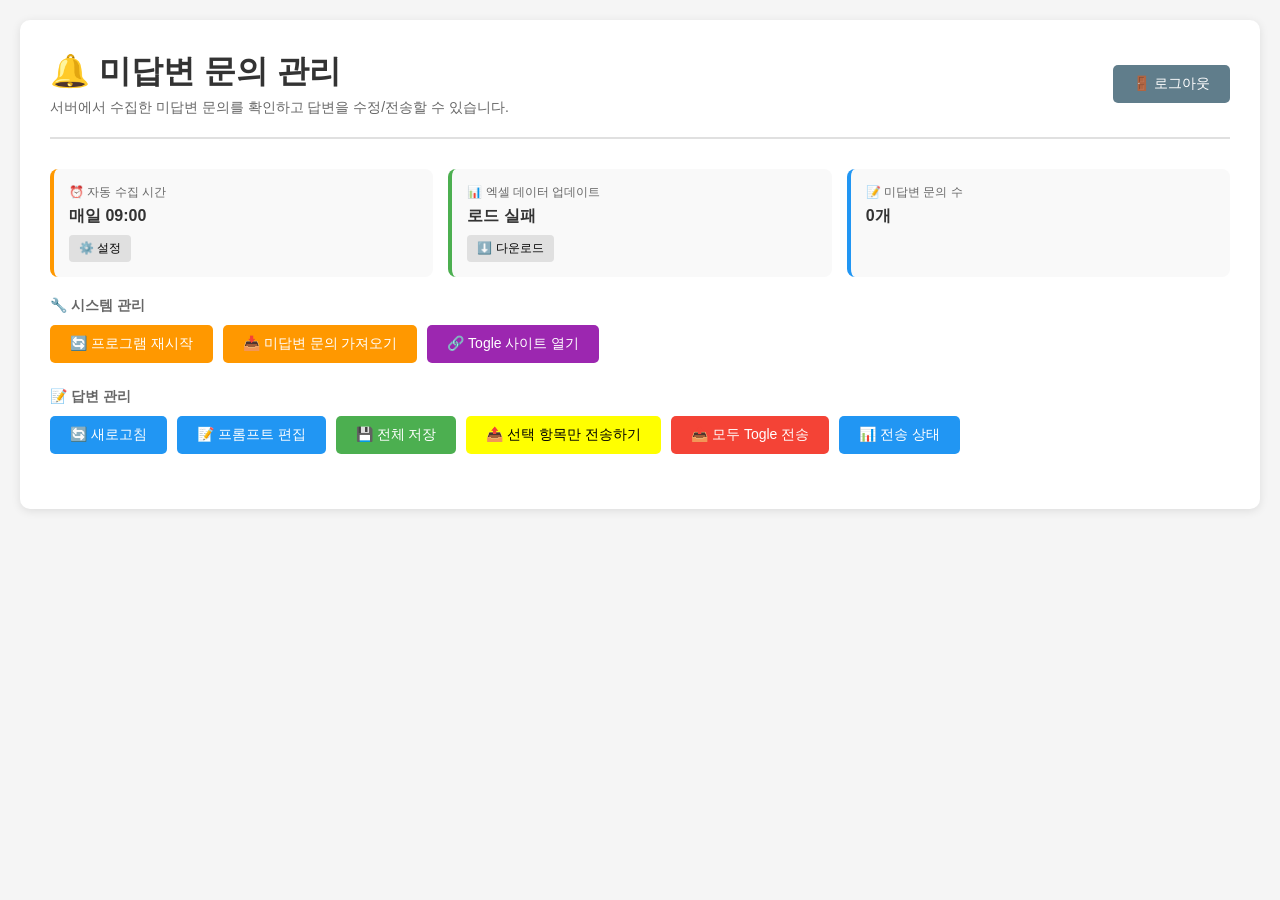
==== commit d0308479: "no message" ====
--- a/togleCS_v1.0.4/app/templates/external_view.html
+++ b/togleCS_v1.0.4/app/templates/external_view.html
@@ -72,118 +72,6 @@
         .modal-footer { display: flex; gap: 10px; justify-content: flex-end; }
         .time-input { display: flex; gap: 10px; align-items: center; }
         .time-input input { width: 80px; }
-        
-        /* 미답변/답변 분리 레이아웃 */
-        .content-grid { display: grid; grid-template-columns: 1fr 1fr; gap: 20px; margin-bottom: 20px; }
-        .content-section { border: 2px solid #e0e0e0; border-radius: 10px; padding: 20px; background: white; }
-        .section-header { display: flex; justify-content: space-between; align-items: center; margin-bottom: 15px; padding-bottom: 10px; border-bottom: 2px solid #e0e0e0; }
-        .section-title { font-size: 18px; font-weight: 600; color: #333; }
-        .section-count { background: #2196F3; color: white; padding: 4px 12px; border-radius: 15px; font-size: 14px; }
-
-        /* 스크롤 영역 */
-        .inquiry-scroll { max-height: 600px; overflow-y: auto; padding-right: 10px; }
-        .inquiry-scroll::-webkit-scrollbar { width: 8px; }
-        .inquiry-scroll::-webkit-scrollbar-track { background: #f1f1f1; border-radius: 4px; }
-        .inquiry-scroll::-webkit-scrollbar-thumb { background: #888; border-radius: 4px; }
-        .inquiry-scroll::-webkit-scrollbar-thumb:hover { background: #555; }
-
-        .inquiry-item:hover { box-shadow: 0 2px 8px rgba(0,0,0,0.1); transform: translateY(-2px); }
-
-        /* 페이지네이션 */
-        .pagination { display: flex; justify-content: center; align-items: center; gap: 10px; margin-top: 15px; padding-top: 15px; border-top: 1px solid #e0e0e0; }
-        .page-btn { padding: 8px 12px; border: 1px solid #ddd; background: white; border-radius: 5px; cursor: pointer; transition: all 0.3s; }
-        .page-btn:hover:not(:disabled) { background: #2196F3; color: white; }
-        .page-btn:disabled { opacity: 0.5; cursor: not-allowed; }
-        .page-info { color: #666; font-size: 14px; font-weight: 600; }
-
-        .btn-sel { background: #FFEB3B; color: #333; font-weight: 600; }
-        .btn-sel:hover { background: #FDD835; }
-        .info { background: #e3f2fd; color: #0277bd; padding: 15px; border-radius: 5px; margin-bottom: 20px; }
-
-        /* 로딩 오버레이 */
-        .loading-overlay { display: none; position: fixed; top: 0; left: 0; width: 100%; height: 100%; background: rgba(0,0,0,0.7); z-index: 9999; justify-content: center; align-items: center; }
-        .spinner { border: 8px solid #f3f3f3; border-top: 8px solid #2196F3; border-radius: 50%; width: 60px; height: 60px; animation: spin 1s linear infinite; }
-        @keyframes spin { 0% { transform: rotate(0deg); } 100% { transform: rotate(360deg); } }
-
-        .item-actions { margin-top: 10px; }
-        .btn-save { background: #4CAF50; color: white; padding: 8px 16px; border: none; border-radius: 5px; cursor: pointer; font-size: 13px; }
-        .btn-save:hover { background: #45a049; }
-
-        /* 취소 안내 버튼 */
-        .cancel-notice {
-            position: absolute;
-            bottom: 100px;
-            color: white;
-            font-size: 14px;
-            background: rgba(31, 30, 30, 0.9);
-            padding: 15px 30px;
-            border-radius: 8px;
-            cursor: pointer;
-            user-select: none;
-            transition: all 0.3s;
-            border: 2px solid white;
-            font-weight: 600;
-        }
-
-        .cancel-notice:hover {
-            background: rgb(17, 17, 17);
-            transform: scale(1.05);
-        }
-
-        .cancel-notice:active {
-            transform: scale(0.95);
-        }
-
-        @media (max-width: 768px) {
-            .cancel-notice {
-                bottom: 80px;
-                font-size: 16px;
-                padding: 18px 35px;
-                animation: pulse 2s infinite;
-            }
-        }
-
-        @keyframes pulse {
-            0%, 100% { transform: scale(1); }
-            50% { transform: scale(1.05); }
-        }
-
-        .progress-step {
-            margin: 5px 0;
-            padding: 5px;
-            border-radius: 4px;
-        }
-        .in_progress { background-color: #fffae6; }
-        .completed { background-color: #d4edda; }
-        .error { background-color: #f8d7da; }
-/* 숨김 클래스 */
-.hidden {
-    display: none;
-}
-
-/* 3개 영역 그리드 */
-.content-grid-three {
-    display: grid;
-    grid-template-columns: 1fr 1fr 1fr;
-    gap: 20px;
-    margin-bottom: 20px;
-}
-
-/* 2개 영역 그리드 */
-.content-grid-two {
-    display: grid;
-    grid-template-columns: 1fr 1fr;
-    gap: 20px;
-    margin-bottom: 20px;
-}
-
-/* 1개 영역 (전체 너비) */
-.content-grid-one {
-    display: grid;
-    grid-template-columns: 1fr;
-    gap: 20px;
-    margin-bottom: 20px;
-}
     </style>
 </head>
 <body>
@@ -210,7 +98,7 @@
                 <button class="status-btn" onclick="downloadExcel()">⬇️ 다운로드</button>
             </div>
             <div class="status-item">
-                <div class="status-label">📝 전체 문의 수</div>
+                <div class="status-label">📝 미답변 문의 수</div>
                 <div class="status-value" id="unanswered-count">0개</div>
             </div>
         </div>
@@ -229,8 +117,7 @@
         <div class="control-section">
             <h3>📝 답변 관리</h3>
             <div class="controls">
-                <button class="btn-secondary" onclick="loadFromDB()">🔄 새로고침</button>
-                <!-- <button class="btn-secondary" id="refreshBtn" onclick="autoRequestLoadQnA()">🔄 새로고침</button> -->
+                <button class="btn-secondary" id="refreshBtn" onclick="autoRequestLoadQnA()">🔄 새로고침</button>
                 <a href="/togle/external/edit_prompt" class="btn btn-secondary">📝 프롬프트 편집</a>
                 <button class="btn-primary" onclick="saveAll()">💾 전체 저장</button>
                 <button class="btn-sel" style="background-color: yellow;" onclick="submitSelected()">📤 선택 항목만 전송하기</button>
@@ -239,51 +126,12 @@
             </div>
         </div>
         
-<div id="message"></div>
-<div id="loading-overlay" class="loading-overlay">
-    <div class="spinner"></div>
-    <div class="cancel-notice" onclick="cancelAllTasks()">
-        🛑 작업 취소 (클릭 또는 Ctrl+C)
-    </div>
-</div>
-
-<!-- 미답변/전송 실패/전송 성공 영역 -->
-<div id="content-container">
-    <!-- 미답변 문의 영역 (초기 표시) -->
-    <div id="unanswered-section" class="content-grid-one">
-        <div class="content-section">
-            <div class="section-header">
-                <span class="section-title">📭 미답변 문의</span>
-                <span class="section-count" id="unanswered-only-count">0개</span>
-            </div>
-            <div class="inquiry-scroll" id="unanswered-only-content"></div>
-            <div class="pagination" id="unanswered-only-pagination"></div>
+        <div id="message"></div>
+        <div id="loading-overlay" class="loading-overlay">
+        <div class="spinner"></div>
         </div>
-    </div>
-
-    <!-- 전송 상태 영역 (초기 숨김) -->
-    <div id="submit-status-section" class="content-grid-two hidden">
-        <!-- 전송 실패 내역 -->
-        <div class="content-section">
-            <div class="section-header">
-                <span class="section-title">❌ 전송 실패 내역</span>
-                <span class="section-count" id="failed-section-count">0개</span>
-            </div>
-            <div class="inquiry-scroll" id="failed-content"></div>
-            <div class="pagination" id="failed-pagination"></div>
-        </div>
-        
-        <!-- 전송 성공 내역 -->
-        <div class="content-section">
-            <div class="section-header">
-                <span class="section-title">✅ 전송 성공 내역</span>
-                <span class="section-count" id="success-section-count">0개</span>
-            </div>
-            <div class="inquiry-scroll" id="success-content"></div>
-            <div class="pagination" id="success-pagination"></div>
-        </div>
-    </div>
-</div>
+        <!-- 미답변 문의 목록 표시 영역 -->
+        <div id="content"></div>
 
 
     <!-- 스케줄 설정 모달 -->
@@ -308,60 +156,11 @@
     <script>
 const SERVER_URL = 'http://220.120.14.112:5005';
 let inquiries = [];
-let unansweredOnlyPage = 1; // 미답변 전용 페이지
-let failedPage = 1;          // 전송 실패 페이지
-let successPage = 1;         // 전송 성공 페이지
-const itemsPerPage = 5;
-let isTaskRunning = false;
-let currentAbortController = null;
-let isShowingSubmitStatus = false; // 전송 상태 표시 여부
-
-// Ctrl+C로 작업 중단
-document.addEventListener('keydown', function(e) {
-    // Ctrl+C 감지 (Windows/Linux: ctrlKey, Mac: metaKey)
-    if ((e.ctrlKey || e.metaKey) && e.key === 'c') {
-        if (isTaskRunning) {
-            e.preventDefault(); // 기본 복사 동작 방지
-            cancelAllTasks();
-        }
-    }
-});
-
-// 모든 작업 취소
-function cancelAllTasks() {
-    // AbortController로 fetch 요청 취소
-    if (currentAbortController) {
-        currentAbortController.abort();
-        // currentAbortController = null;
-    }
-    
-    // 로딩 오버레이 숨기기
-    hideLoading();
-    
-    // 작업 상태 플래그 리셋
-    isTaskRunning = false;
-    
-    // 모바일 햅틱 피드백 (지원하는 경우)
-    if (navigator.vibrate) {
-        navigator.vibrate(200);
-    }
-    
-    // 알림 표시
-    showMessage('error', '⚠️ 사용자에 의해 작업이 취소되었습니다.');
-    
-    // 확인 알림창
-    alert('🛑 작업이 취소되었습니다.\n\n실행 중이던 모든 작업이 중단되었습니다.');
-    
-    console.log('작업 취소됨 - 사용자 요청');
-}
 
 window.onload = () => {
+    // autoRequestLoadQnA(); // 자동 로드 비활성화
     loadExcelInfo();
     loadScheduleInfo();
-    // loadFromDB(); // 페이지 로드 시 DB에서 자동 데이터 불러오기
-    setTimeout(() => {
-        pollStatus();
-    }, 1000);
 };
 
 // 엑셀 정보 로드
@@ -376,6 +175,7 @@
         document.getElementById('excel-update').textContent = '로드 실패';
     }
 }
+
 // 스케줄 정보 로드
 async function loadScheduleInfo() {
     try {
@@ -410,91 +210,29 @@
 }
 
 function showLoading() {
-    const overlay = document.getElementById("loading-overlay");
-    overlay.style.display = "flex";
-    isTaskRunning = true;
-    
-    // 모바일 터치 이벤트 추가
-    const cancelNotice = overlay.querySelector('.cancel-notice');
-    if (cancelNotice) {
-        // 터치 이벤트 (모바일)
-        cancelNotice.addEventListener('touchstart', handleCancelTouch, { passive: false });
-    }
-}
-
-// 터치 이벤트 핸들러
-function handleCancelTouch(e) {
-    e.preventDefault();
-    e.stopPropagation();
-    cancelAllTasks();
+  document.getElementById("loading-overlay").style.display = "flex";
 }
 function hideLoading() {
-    const overlay = document.getElementById("loading-overlay");
-    overlay.style.display = "none";
-    isTaskRunning = false;
-    // currentAbortController = null;
-    
-    // 이벤트 리스너 제거
-    const cancelNotice = overlay.querySelector('.cancel-notice');
-    if (cancelNotice) {
-        cancelNotice.removeEventListener('touchstart', handleCancelTouch);
-    }
+  document.getElementById("loading-overlay").style.display = "none";
 }
 
 async function pollStatus() {
-    try {
-        const res = await fetch('/togle/task_status');
-        const data = await res.json();
-        
-        const msgEl = document.getElementById('message');
-        
-        // 작업 상태에 따라 로딩 표시/숨김
-        if (data.step && data.step !== 'done' && data.step !== 'idle') {
-            // 작업 진행 중일 때만 로딩 표시
-            if (!isTaskRunning) {
-                showLoading();
-            }
-            
-            if (data.message) {
-                msgEl.innerHTML = `<div class="info">${data.message}</div>`;
-            }
-            
-            if (data.excel_last_updated) {
-                document.getElementById('excel-update').textContent = data.excel_last_updated;
-            }
-            
-            // 5초 후 다시 확인
-            setTimeout(pollStatus, 5000);
-        } else if (data.step === 'done') {
-            // 작업 완료
-            hideLoading();
-            msgEl.innerHTML = '<div class="success">✅ 모든 작업 완료! 스케줄러 최신화 완료</div>';
-            setTimeout(() => {
-                msgEl.innerHTML = '';
-                loadFromDB(); // 작업 완료 후 자동 새로고침
-            }, 3000);
-        } else {
-            // idle 상태 (작업 없음)
-            hideLoading();
-            
-            if (data.excel_last_updated) {
-                document.getElementById('excel-update').textContent = data.excel_last_updated;
-            }
-            
-            // idle 상태에서는 30초마다만 확인
-            setTimeout(pollStatus, 30000);
-        }
-    } catch (err) {
-        console.error('상태 폴링 오류:', err);
-        hideLoading(); // 오류 시 로딩 숨김
-        // 오류 시 30초 후 재시도
-        setTimeout(pollStatus, 30000);
-    }
-}
-
-function startStatusPolling() {
-    showLoading();
-    pollStatus();
+  try {
+    const res = await fetch('/togle/task_status');
+    const data = await res.json();
+    document.getElementById('message').textContent = data.message;
+    document.getElementById('excel-update').textContent = data.excel_last_updated || '정보 없음';
+
+    if (data.step !== 'done') {
+      setTimeout(pollStatus, 60000);
+    } else {
+      hideLoading();
+      document.getElementById('message').textContent = '✅ 모든 작업 완료! 스케줄러 최신화 완료';
+    }
+  } catch (err) {
+    console.error(err);
+    setTimeout(pollStatus, 60000);
+  }
 }
 
 document.addEventListener('DOMContentLoaded', () => {
@@ -502,131 +240,43 @@
   pollStatus();
 });
 
-socket.onmessage = async (event) => {
-    const data = JSON.parse(event.data);
-
-    updateProgressUI(data); // 기존 상태 표시
-
-    // ⭐ 작업 완료 신호 받음 → 토글 전체 업데이트 실행
-    if (data.step === "done") {
-        console.log("🎉 자동 작업 완료 → 토글 전체 업데이트 실행");
-
-        await callTogleAllUpdate();  // ← 여기에 토글 올 업데이트 호출
-
-        // 그리고 DB에서 최신 데이터 불러오기
-        await loadFromDB();
-    }
-
-    if (data.step === "error") {
-        showMessage('error', '❌ 자동 작업 중 오류 발생!');
-    }
-};
-
-// DB에서 데이터 불러오기 (새로고침)
-async function loadFromDB() {
-    try {
-        showMessage('loading', '📥 DB에서 데이터를 불러오는 중...');
-        
-        currentAbortController = new AbortController();
-        const res = await fetch(`${SERVER_URL}/api/get_unanswered_from_db`, { 
-            method: 'GET',
-            signal: currentAbortController.signal 
-        });
-        
-        if (!res.ok) {
-            throw new Error(`서버 응답 오류: ${res.status}`);
-        }
-        
-        const data = await res.json();
-        console.log('DB 조회 결과:', data); // 디버그 로그
-        
-        if (data.success) {
-            if (data.qas && data.qas.length > 0) {
-                inquiries = data.qas;
-                renderSeparatedInquiries();
-                updateTotalCount();
-                showMessage('success', `✅ ${data.qas.length}개 문의를 불러왔습니다!`);
-            } else {
-                inquiries = [];
-                renderSeparatedInquiries();
-                document.getElementById('unanswered-count').textContent = '0개';
-                showMessage('info', 'ℹ️ 저장된 문의가 없습니다.');
-            }
-        } else {
-            throw new Error(data.error || '알 수 없는 오류');
-        }
-    } catch (error) {
-        if (error.name === 'AbortError') {
-            console.log('요청이 취소되었습니다.');
-            return;
-        }
-        console.error('DB 불러오기 실패:', error);
-        showMessage('error', '❌ 불러오기 실패: ' + error.message);
-    } finally {
-        // 항상 로딩 상태 해제
-        isTaskRunning = false;
-    }
-}
-
 // 미답변 문의 가져오기
 async function fetchUnanswered() {
     if (!confirm('서버에서 미답변 문의를 새로 가져오시겠습니까?\n\n크롤링에 시간이 소요됩니다 (1-3분).')) return;
 
     try {
         showMessage('loading', '🤖 서버에서 미답변 문의를 수집하는 중...');
-        showLoading();
-        
-        currentAbortController = new AbortController();
-        const res = await fetch(`${SERVER_URL}/togle/get_unanswered`, {
-            signal: currentAbortController.signal
-        });
-        
-        if (!res.ok) throw new Error(`서버 오류: ${res.status}`);
-        
-        const data = await res.json();
-        
-        if (data.qas && Array.isArray(data.qas) && data.qas.length > 0) {
-            inquiries = data.qas;
-            renderSeparatedInquiries();
-            updateTotalCount();
-            
-            // DB에 저장
-            const saveRes = await fetch(`${SERVER_URL}/api/save_unanswered`, {
-                method: 'POST',
-                headers: { 'Content-Type': 'application/json' },
-                body: JSON.stringify({ unanswered_list: inquiries }),
-                signal: currentAbortController.signal
-            });
-            
-            const saveData = await saveRes.json();
-            if (saveData.success) {
-                showMessage('success', `✅ ${inquiries.length}개 문의를 가져왔고 DB에 저장되었습니다!`);
+        
+        // 기존 fetch URL을 변경: get_unanswered_from_db API로 요청
+        const res = await fetch(`${SERVER_URL}/api/get_unanswered_from_db`, { method: 'GET' });
+        const data = await res.json();
+        
+        if (data.success) {
+            if (data.qas && data.qas.length > 0) {
+                // 미답변 문의 데이터를 화면에 렌더링
+                inquiries = data.qas;  // 전역 변수에 데이터 저장
+                renderInquiries();  // 화면에 데이터 렌더링
+                updateUnansweredCount();    // 갯수 업데이트
+                showMessage('success', `✅ ${data.qas.length}개 미답변 문의를 가져왔습니다!`);
             } else {
-                showMessage('error', '❌ DB 저장 실패: ' + saveData.error);
+                inquiries = [];  // 데이터 없을 경우 빈 배열로 초기화
+                document.getElementById('unanswered-count').textContent = '0개';
+                renderInquiries();  // 화면 렌더링 (빈 목록일 경우에도)
+                showMessage('info', '❌ 미답변 문의가 없습니다.');
             }
         } else {
-            inquiries = [];
-            renderSeparatedInquiries();
-            document.getElementById('unanswered-count').textContent = '0개';
-            showMessage('info', 'ℹ️ 미답변 문의가 없습니다.');
-        }
-    } catch (error) {
-        if (error.name === 'AbortError') {
-            console.log('요청이 취소되었습니다.');
-            return;
-        }
+            showMessage('error', '❌ 가져오기 실패: ' + data.error);
+        }
+    } catch (error) {
         showMessage('error', '❌ 가져오기 실패: ' + error.message);
-    } finally {
-        hideLoading();
     }
 }
 
 // 미답변 문의 수 갱신 함수
-function updateTotalCount() {
+function updateUnansweredCount() {
     const countEl = document.getElementById('unanswered-count');
-    if (countEl) {
-        countEl.textContent = `${inquiries.length}개`;
-    }
+    if (!countEl) return;
+    countEl.textContent = `${inquiries.length}개`;
 }
 
 // 엑셀 다운로드
@@ -689,7 +339,7 @@
             document.getElementById('unanswered-count').textContent = `${inquiries.length}개`;
 
             // 화면 렌더링
-            renderSeparatedInquiries(); 
+            renderInquiries();
 
             // DB에 데이터를 저장하기 위한 API 호출
             const saveRes = await fetch(`${SERVER_URL}/api/save_unanswered`, {
@@ -714,7 +364,7 @@
         } else {
             inquiries = [];
             document.getElementById('unanswered-count').textContent = '0개';
-            renderSeparatedInquiries(); 
+            renderInquiries();
             showMessage('info', 'ℹ️ 미답변 문의가 없습니다.');
         }
     } catch (err) {
@@ -725,391 +375,224 @@
 
 
 // 화면에 문의 목록 표시
-function renderSeparatedInquiries() {
-    if (isShowingSubmitStatus) {
-        // 전송 상태 보기 모드
-        renderSubmitStatusView();
-    } else {
-        // 미답변 보기 모드
-        renderUnansweredView();
-    }
-}
-
-// 미답변 보기 모드
-function renderUnansweredView() {
-    // is_submitted=false인 항목만 필터링
-    const unansweredItems = inquiries.filter(item => !item.is_submitted);
-    
-    // 카운트 업데이트
-    document.getElementById('unanswered-only-count').textContent = `${unansweredItems.length}개`;
-    
-    // 미답변 렌더링
-    renderPagedInquiries(
-        unansweredItems, 
-        'unanswered-only', 
-        unansweredOnlyPage, 
-        'unanswered-only-content', 
-        'unanswered-only-pagination'
-    );
-}
-
-// 전송 상태 보기 모드
-function renderSubmitStatusView() {
-    // is_submitted 기준으로 분리
-    const failed = inquiries.filter(item => !item.is_submitted);
-    const success = inquiries.filter(item => item.is_submitted);
-    
-    // 카운트 업데이트
-    document.getElementById('failed-section-count').textContent = `${failed.length}개`;
-    document.getElementById('success-section-count').textContent = `${success.length}개`;
-    
-    // 전송 실패 렌더링
-    renderPagedInquiries(failed, 'failed', failedPage, 'failed-content', 'failed-pagination');
-    
-    // 전송 성공 렌더링
-    renderPagedInquiries(success, 'success', successPage, 'success-content', 'success-pagination');
-}
-
-// 페이지네이션 적용 렌더링 (통합 버전)
-function renderPagedInquiries(items, type, currentPage, contentId, paginationId) {
-    const content = document.getElementById(contentId);
-    const pagination = document.getElementById(paginationId);
-
-    if (!content || !pagination) return;
-
-    if (items.length === 0) {
-        let emptyMessage = '📭 문의가 없습니다.';
-        if (type === 'failed') emptyMessage = '📭 전송 실패 내역이 없습니다.';
-        if (type === 'success') emptyMessage = '📭 전송 성공 내역이 없습니다.';
-        if (type === 'unanswered-only') emptyMessage = '📭 미답변 문의가 없습니다.';
-
-        content.innerHTML = `<div class="empty">${emptyMessage}</div>`;
-        pagination.innerHTML = '';
+function renderInquiries() {
+    const content = document.getElementById('content');
+
+    if (inquiries.length === 0) {
+        content.innerHTML = '<div class="empty">📭 미답변 문의가 없습니다.</div>';
         return;
     }
 
-    const totalPages = Math.ceil(items.length / itemsPerPage);
-    const startIdx = (currentPage - 1) * itemsPerPage;
-    const endIdx = startIdx + itemsPerPage;
-    const pageItems = items.slice(startIdx, endIdx);
-
-    // 문의 목록 렌더링
-    content.innerHTML = pageItems.map((item) => {
-        const globalIndex = inquiries.indexOf(item);
-        const isSubmitted = item.is_submitted;
-
-        // 상태 텍스트 & 클래스 결정
-        let statusText = '📭 미답변';
-        let statusClass = 'status-pending';
-        let isReadonly = false;
-
-        if (type === 'failed') {
-            statusText = '❌ 전송 실패';
-        } else if (type === 'success') {
-            statusText = '✅ 전송 성공';
-            statusClass = 'status-modified';
-            isReadonly = true;
-        } else if (isSubmitted) {
-            statusText = '✅ 답변 완료';
-            statusClass = 'status-modified';
-        }
-
-        return `
-            <div class="inquiry-item" data-index="${globalIndex}">
-                <div class="inquiry-header">
-                    <div class="inquiry-meta">
-                        <input type="checkbox" class="select-item" data-index="${globalIndex}" ${isReadonly ? 'disabled' : ''}>
-                        <span><strong>쇼핑몰:</strong> ${item.q_shopping_mall || 'N/A'}</span>
-                        <span><strong>유형:</strong> ${item.q_type || 'N/A'}</span>
-                        <span><strong>작성자:</strong> ${item.q_writer || 'N/A'}</span>
-                        <span><strong>날짜:</strong> ${item.q_date || 'N/A'}</span>
+    content.innerHTML = `
+        <div class="inquiry-list">
+            ${inquiries.map((item, index) => `
+                <div class="inquiry-item" data-index="${index}">
+                    <div class="inquiry-header">
+                        <div class="inquiry-meta">
+                            <input type="checkbox" class="select-item" data-index="${index}">
+                            <span><strong>쇼핑몰:</strong> ${item.q_shopping_mall || 'N/A'}</span>
+                            <span><strong>유형:</strong> ${item.q_type || 'N/A'}</span>
+                            <span><strong>작성자:</strong> ${item.q_writer || 'N/A'}</span>
+                            <span><strong>날짜:</strong> ${item.q_date || 'N/A'}</span>
+                        </div>
+                        <span class="status-badge ${item.q_answer_title ? 'status-modified' : 'status-pending'}">
+                            ${item.q_answer_title ? '답변 작성됨' : '답변 대기'}
+                        </span>
                     </div>
-                    <span class="status-badge ${statusClass}">${statusText}</span>
-                </div>
-                <div class="inquiry-question">
-                    <strong>📝 질문:</strong><br>${item.q_question || '질문 내용 없음'}
-                </div>
-                <div class="inquiry-answer">
-                    <div class="form-group">
-                        <label for="title-${globalIndex}">답변 제목</label>
-                        <input type="text" id="title-${globalIndex}" value="${item.q_answer_title || ''}" placeholder="답변 제목 입력" ${isReadonly ? 'readonly' : ''}>
+
+                    <div class="inquiry-question">
+                        <strong>📝 질문:</strong><br>
+                        ${item.q_question || '질문 내용 없음'}
                     </div>
-                    <div class="form-group">
-                        <label for="content-${globalIndex}">답변 내용</label>
-                        <textarea id="content-${globalIndex}" placeholder="답변 내용을 입력" ${isReadonly ? 'readonly' : ''}>${item.q_answer_content || ''}</textarea>
-                    </div>
-                    <div class="item-actions">
-                        <button class="btn-save" onclick="saveOne(${globalIndex})" ${isReadonly ? 'disabled' : ''}>💾 저장</button>
+
+                    <div class="inquiry-answer">
+                        <div class="form-group">
+                            <label for="title-${index}">답변 제목</label>
+                            <input type="text" id="title-${index}" 
+                                value="${item.q_answer_title || ''}" 
+                                placeholder="답변 제목을 입력하세요">
+                        </div>
+
+                        <div class="form-group">
+                            <label for="content-${index}">답변 내용</label>
+                            <textarea id="content-${index}" placeholder="답변 내용을 입력하세요">${item.q_answer_content || ''}</textarea>
+                        </div>
+                        
+                        <div class="item-actions">
+                            <button class="btn-save" onclick="saveOne(${index})">💾 저장</button>
+                        </div>
                     </div>
                 </div>
-            </div>
-        `;
-    }).join('');
-
-    // 페이지네이션 렌더링
-    pagination.innerHTML = `
-        <button class="page-btn" onclick="changePage('${type}', ${currentPage - 1})" ${currentPage === 1 ? 'disabled' : ''}>◀ 이전</button>
-        <span class="page-info">${currentPage} / ${totalPages}</span>
-        <button class="page-btn" onclick="changePage('${type}', ${currentPage + 1})" ${currentPage === totalPages ? 'disabled' : ''}>다음 ▶</button>
+            `).join('')}
+        </div>
     `;
-}
-
-// 페이지 변경
-function changePage(type, newPage) {
-    if (type === 'unanswered') {
-        unansweredPage = newPage;
-    } else {
-        answeredPage = newPage;
-    }
-    renderSeparatedInquiries();
 }
 
 // 개별 저장 버튼 클릭 시 특정 항목을 서버에 저장
 async function saveOne(index) {
     try {
+        // 해당 항목에 대한 답변 제목과 내용 수집
         const answerTitle = document.getElementById(`title-${index}`).value;
         const answerContent = document.getElementById(`content-${index}`).value;
-        
         const updatedInquiry = {
             ...inquiries[index],
             q_answer_title: answerTitle,
             q_answer_content: answerContent
         };
 
-        const res = await fetch(`${SERVER_URL}/api/save_unanswered`, {
-            method: 'POST',
-            headers: { 'Content-Type': 'application/json' },
-            body: JSON.stringify({ unanswered_list: [updatedInquiry] })
-        });
-
-        if (!res.ok) throw new Error(`저장 오류: ${res.status}`);
-
-        const saveData = await res.json();
-        if (saveData.success) {
-            // 메모리 업데이트
-            inquiries[index] = updatedInquiry;
-            showMessage('success', `✅ 문의 ${index + 1}번이 저장되었습니다.`);
-            renderSeparatedInquiries(); // 화면 다시 렌더링
-        } else {
-            throw new Error(saveData.error || '저장 실패');
-        }
-    } catch (err) {
-        console.error(err);
-        showMessage('error', '❌ 저장 실패: ' + err.message);
-    }
-}
-
-// 전체 저장 버튼 클릭 시 모든 데이터를 서버에 저장
-async function saveAll() {
-    try {
-        showLoading();
-        
-        const updatedInquiries = inquiries.map((item, index) => {
-            const answerTitle = document.getElementById(`title-${index}`).value;
-            const answerContent = document.getElementById(`content-${index}`).value;
-
-            return {
-                ...item,
-                q_answer_title: answerTitle,
-                q_answer_content: answerContent
-            };
-        });
-
-        currentAbortController = new AbortController();
+        // 서버에 저장 요청
         const res = await fetch(`${SERVER_URL}/api/save_unanswered`, {
             method: 'POST',
             headers: {
                 'Content-Type': 'application/json',
             },
             body: JSON.stringify({
-                unanswered_list: updatedInquiries
-            }),
-            signal: currentAbortController.signal
+                unanswered_list: [updatedInquiry]  // 해당 항목만 전송
+            })
         });
 
         if (!res.ok) throw new Error(`저장 오류: ${res.status}`);
 
         const saveData = await res.json();
         if (saveData.success) {
+            // 성공 메시지 표시
+            showMessage('success', `✅ 문의 ${index + 1}번이 DB에 저장되었습니다.`);
+        } else {
+            throw new Error(saveData.error || '저장 실패');
+        }
+    } catch (err) {
+        console.error(err);
+        showMessage('error', '❌ 개별 저장 실패: ' + err.message);
+    }
+}
+
+// 전체 저장 버튼 클릭 시 모든 데이터를 서버에 저장
+async function saveAll() {
+    try {
+        // 각 항목에 대한 답변 제목과 내용을 수집
+        const updatedInquiries = inquiries.map((item, index) => {
+            const answerTitle = document.getElementById(`title-${index}`).value;
+            const answerContent = document.getElementById(`content-${index}`).value;
+
+            return {
+                ...item,
+                q_answer_title: answerTitle,
+                q_answer_content: answerContent
+            };
+        });
+
+        // 서버에 저장 요청
+        const res = await fetch(`${SERVER_URL}/api/save_unanswered`, {
+            method: 'POST',
+            headers: {
+                'Content-Type': 'application/json',
+            },
+            body: JSON.stringify({
+                unanswered_list: updatedInquiries  // 업데이트된 데이터 전송
+            })
+        });
+
+        if (!res.ok) throw new Error(`저장 오류: ${res.status}`);
+
+        const saveData = await res.json();
+        if (saveData.success) {
+            // 성공 메시지 표시
             showMessage('success', `✅ ${updatedInquiries.length}개 문의가 DB에 저장되었습니다.`);
         } else {
             throw new Error(saveData.error || '저장 실패');
         }
     } catch (err) {
-        if (err.name === 'AbortError') {
-            console.log('요청이 취소되었습니다.');
-            return;
-        }
         console.error(err);
         showMessage('error', '❌ 전체 저장 실패: ' + err.message);
-    } finally {
-        hideLoading();
-    }
-}
+    }
+}
+
 
 // Togle 전송
-// Togle 전송 (전송 실패 항목만)
 async function submitAll() {
-    const failedItems = inquiries.filter(item => !item.is_submitted);
+    if (!confirm('모든 답변을 Togle에 전송하시겠습니까?\n\n⚠️ 서버에서 자동으로 처리됩니다 (1-5분 소요)')) return;
     
-    if (failedItems.length === 0) {
-        alert('전송할 항목이 없습니다. (모두 전송 완료됨)');
+    try {
+        showMessage('loading', '🚀 서버로 전송 요청 중...');
+        
+        const answers = inquiries.map((item, index) => ({
+            q_question: item.q_question,
+            q_shopping_mall: item.q_shopping_mall,
+            q_type: item.q_type,
+            q_date: item.q_date,
+            q_writer: item.q_writer,
+            q_answer_title: document.getElementById(`title-${index}`).value,
+            q_answer_content: document.getElementById(`content-${index}`).value
+        }));
+        
+        console.log('전송할 답변:', answers); // 디버깅용
+        
+        const res = await fetch(`${SERVER_URL}/api/submit_answers`, {
+            method: 'POST',
+            headers: {'Content-Type': 'application/json'},
+            body: JSON.stringify({answers})
+        });
+        
+        const data = await res.json();
+        
+        if (data.success || res.status === 202) {
+            showMessage('success', `✅ ${data.message || '전송 시작!'}\n\n서버에서 처리 중입니다.`);
+            setTimeout(() => autoRequestLoadQnA(), 5000);
+        } else {
+            showMessage('error', `❌ 전송 실패: ${data.error}`);
+        }
+    } catch (error) {
+        console.error('전송 오류:', error);
+        showMessage('error', '❌ 전송 실패: ' + error.message);
+    }
+}
+
+// 선택 항목 전송
+async function submitSelected() {
+    const selectedCheckboxes = Array.from(document.querySelectorAll('.select-item:checked'));
+    const selectedIndices = selectedCheckboxes.map(cb => parseInt(cb.dataset.index));
+
+    if (selectedIndices.length === 0) {
+        alert('전송할 항목을 선택하세요.');
         return;
     }
-    
-    if (!confirm(`${failedItems.length}개 전송 실패 항목을 Togle에 재전송하시겠습니까?\n\n⚠️ 서버에서 자동으로 처리됩니다 (1-5분 소요)`)) return;
-    
-    try {
-        showMessage('loading', '🚀 서버로 전송 요청 중...');
-        showLoading();
-        
-        const answers = failedItems.map((item) => {
-            const globalIndex = inquiries.indexOf(item);
-            const titleEl = document.getElementById(`title-${globalIndex}`);
-            const contentEl = document.getElementById(`content-${globalIndex}`);
-            
+
+    if (!confirm(`${selectedIndices.length}개 항목을 Togle에 전송하시겠습니까?`)) return;
+
+    try {
+        showMessage('loading', '🚀 선택 항목 전송 중...');
+        
+        const answers = selectedIndices.map(index => {
+            const item = inquiries[index];
             return {
-                id: item.id,
                 q_question: item.q_question,
                 q_shopping_mall: item.q_shopping_mall,
                 q_type: item.q_type,
                 q_date: item.q_date,
                 q_writer: item.q_writer,
-                q_answer_title: titleEl ? titleEl.value : item.q_answer_title,
-                q_answer_content: contentEl ? contentEl.value : item.q_answer_content
+                q_answer_title: document.getElementById(`title-${index}`).value,
+                q_answer_content: document.getElementById(`content-${index}`).value
             };
         });
-        
-        console.log('전송할 답변:', answers);
-        
-        currentAbortController = new AbortController();
+
+        console.log('선택 항목 전송:', answers); // 디버깅용
+
         const res = await fetch(`${SERVER_URL}/api/submit_answers`, {
             method: 'POST',
             headers: {'Content-Type': 'application/json'},
-            body: JSON.stringify({answers}),
-            signal: currentAbortController.signal
-        });
-        
-        if (!res.ok) {
-            throw new Error(`전송 실패: HTTP ${res.status}`);
-        }
-        
-        const data = await res.json();
-        
+            body: JSON.stringify({answers})
+        });
+
+        const data = await res.json();
         if (data.success || res.status === 202) {
-            // ✅ 전송 요청 성공 시 즉시 메모리에서 is_submitted = true로 변경
-            failedItems.forEach(item => {
-                const idx = inquiries.indexOf(item);
-                if (idx !== -1) {
-                    inquiries[idx].is_submitted = true;
-                }
-            });
-            
-            // ✅ 화면 즉시 업데이트
-            renderSeparatedInquiries();
-            
-            showMessage('success', `✅ ${failedItems.length}개 항목 전송 요청 완료!\n\n전송 성공 내역으로 이동되었습니다.`);
-            
-            // 5초 후 DB에서 최신 상태 확인
-            setTimeout(() => {
-                hideLoading();
-                loadFromDB();
-            }, 5000);
+            showMessage('success', `✅ ${data.message || '전송 요청 완료'} (${selectedIndices.length}개)`);
+            setTimeout(() => autoRequestLoadQnA(), 5000);
         } else {
             showMessage('error', `❌ 전송 실패: ${data.error}`);
-            hideLoading();
-        }
-    } catch (error) {
-        if (error.name === 'AbortError') {
-            console.log('요청이 취소되었습니다.');
-            return;
-        }
-        console.error('전송 오류:', error);
-        showMessage('error', '❌ 전송 실패: ' + error.message);
-        hideLoading();
-    }
-}
-
-// 선택 항목 전송
-// 선택 항목 전송
-async function submitSelected() {
-    const selectedCheckboxes = Array.from(document.querySelectorAll('.select-item:checked'));
-    const selectedIndices = selectedCheckboxes.map(cb => parseInt(cb.dataset.index));
-
-    if (selectedIndices.length === 0) {
-        alert('전송할 항목을 선택하세요.');
-        return;
-    }
-
-    if (!confirm(`${selectedIndices.length}개 항목을 Togle에 전송하시겠습니까?`)) return;
-
-    try {
-        showMessage('loading', '🚀 선택 항목 전송 중...');
-        showLoading();
-        
-        const answers = selectedIndices.map(index => {
-            const item = inquiries[index];
-            const titleEl = document.getElementById(`title-${index}`);
-            const contentEl = document.getElementById(`content-${index}`);
-            
-            return {
-                id: item.id,
-                q_question: item.q_question,
-                q_shopping_mall: item.q_shopping_mall,
-                q_type: item.q_type,
-                q_date: item.q_date,
-                q_writer: item.q_writer,
-                q_answer_title: titleEl ? titleEl.value : item.q_answer_title,
-                q_answer_content: contentEl ? contentEl.value : item.q_answer_content
-            };
-        });
-
-        console.log('선택 항목 전송:', answers);
-
-        currentAbortController = new AbortController();
-        const res = await fetch(`${SERVER_URL}/api/submit_answers`, {
-            method: 'POST',
-            headers: {'Content-Type': 'application/json'},
-            body: JSON.stringify({answers}),
-            signal: currentAbortController.signal
-        });
-
-        if (!res.ok) {
-            throw new Error(`전송 실패: HTTP ${res.status}`);
-        }
-
-        const data = await res.json();
-        
-        if (data.success || res.status === 202) {
-            // ✅ 전송 요청 성공 시 즉시 메모리에서 is_submitted = true로 변경
-            selectedIndices.forEach(index => {
-                if (inquiries[index]) {
-                    inquiries[index].is_submitted = true;
-                }
-            });
-            
-            // ✅ 화면 즉시 업데이트
-            renderSeparatedInquiries();
-            
-            showMessage('success', `✅ ${selectedIndices.length}개 항목 전송 요청 완료!\n\n전송 성공 내역으로 이동되었습니다.`);
-            
-            // 5초 후 DB에서 최신 상태 확인
-            setTimeout(() => {
-                hideLoading();
-                loadFromDB();
-            }, 5000);
-        } else {
-            showMessage('error', `❌ 전송 실패: ${data.error}`);
-            hideLoading();
-        }
-    } catch (error) {
-        if (error.name === 'AbortError') {
-            console.log('요청이 취소되었습니다.');
-            return;
-        }
+        }
+    } catch (error) {
         console.error('전송 오류:', error);
         showMessage('error', '❌ 전송 중 오류: ' + error.message);
-        hideLoading();
     }
 }
 
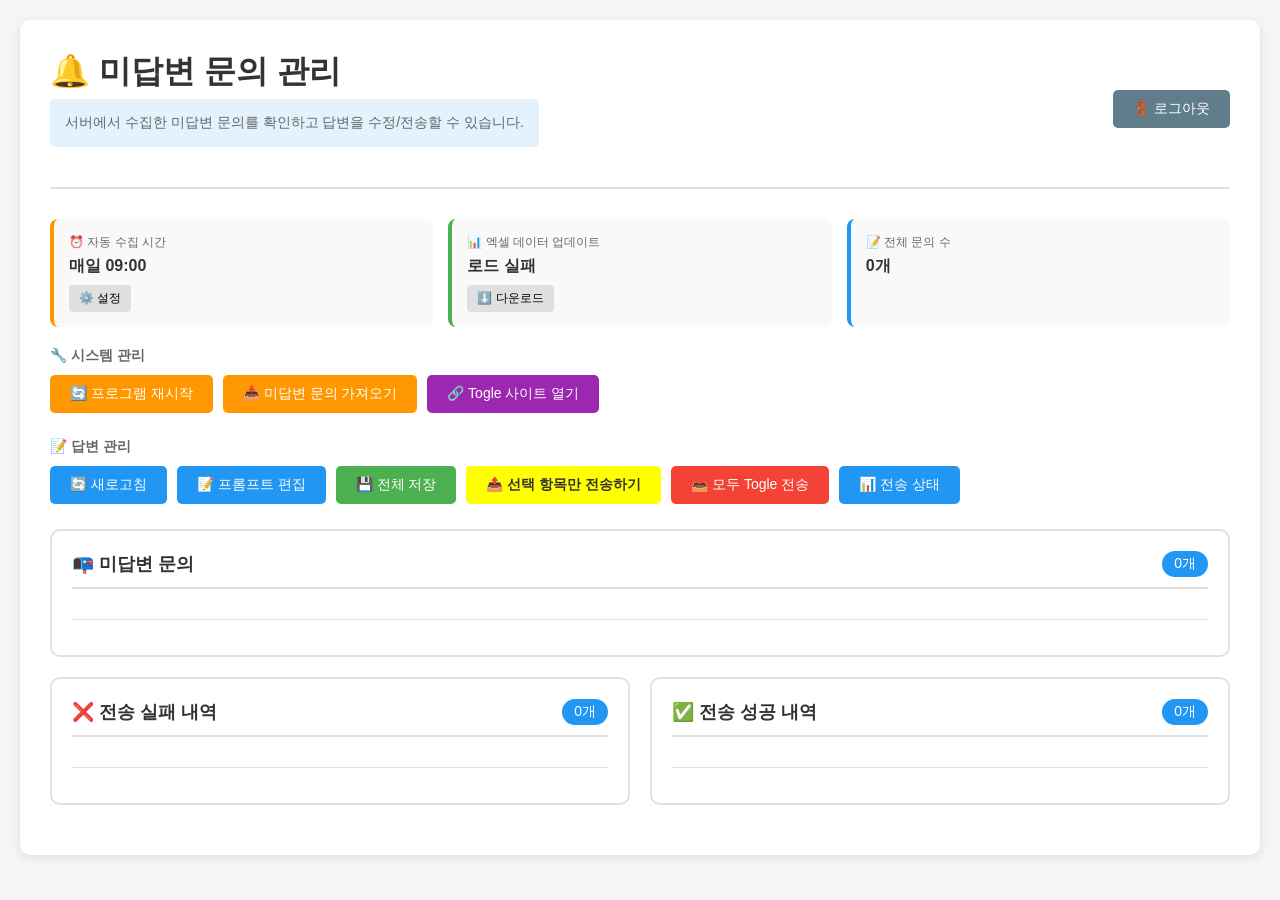
==== commit e490c16b: "no message" ====
--- a/togleCS_v1.0.4/app/templates/external_view.html
+++ b/togleCS_v1.0.4/app/templates/external_view.html
@@ -72,6 +72,118 @@
         .modal-footer { display: flex; gap: 10px; justify-content: flex-end; }
         .time-input { display: flex; gap: 10px; align-items: center; }
         .time-input input { width: 80px; }
+        
+        /* 미답변/답변 분리 레이아웃 */
+        .content-grid { display: grid; grid-template-columns: 1fr 1fr; gap: 20px; margin-bottom: 20px; }
+        .content-section { border: 2px solid #e0e0e0; border-radius: 10px; padding: 20px; background: white; }
+        .section-header { display: flex; justify-content: space-between; align-items: center; margin-bottom: 15px; padding-bottom: 10px; border-bottom: 2px solid #e0e0e0; }
+        .section-title { font-size: 18px; font-weight: 600; color: #333; }
+        .section-count { background: #2196F3; color: white; padding: 4px 12px; border-radius: 15px; font-size: 14px; }
+
+        /* 스크롤 영역 */
+        .inquiry-scroll { max-height: 600px; overflow-y: auto; padding-right: 10px; }
+        .inquiry-scroll::-webkit-scrollbar { width: 8px; }
+        .inquiry-scroll::-webkit-scrollbar-track { background: #f1f1f1; border-radius: 4px; }
+        .inquiry-scroll::-webkit-scrollbar-thumb { background: #888; border-radius: 4px; }
+        .inquiry-scroll::-webkit-scrollbar-thumb:hover { background: #555; }
+
+        .inquiry-item:hover { box-shadow: 0 2px 8px rgba(0,0,0,0.1); transform: translateY(-2px); }
+
+        /* 페이지네이션 */
+        .pagination { display: flex; justify-content: center; align-items: center; gap: 10px; margin-top: 15px; padding-top: 15px; border-top: 1px solid #e0e0e0; }
+        .page-btn { padding: 8px 12px; border: 1px solid #ddd; background: white; border-radius: 5px; cursor: pointer; transition: all 0.3s; }
+        .page-btn:hover:not(:disabled) { background: #2196F3; color: white; }
+        .page-btn:disabled { opacity: 0.5; cursor: not-allowed; }
+        .page-info { color: #666; font-size: 14px; font-weight: 600; }
+
+        .btn-sel { background: #FFEB3B; color: #333; font-weight: 600; }
+        .btn-sel:hover { background: #FDD835; }
+        .info { background: #e3f2fd; color: #0277bd; padding: 15px; border-radius: 5px; margin-bottom: 20px; }
+
+        /* 로딩 오버레이 */
+        .loading-overlay { display: none; position: fixed; top: 0; left: 0; width: 100%; height: 100%; background: rgba(0,0,0,0.7); z-index: 9999; justify-content: center; align-items: center; }
+        .spinner { border: 8px solid #f3f3f3; border-top: 8px solid #2196F3; border-radius: 50%; width: 60px; height: 60px; animation: spin 1s linear infinite; }
+        @keyframes spin { 0% { transform: rotate(0deg); } 100% { transform: rotate(360deg); } }
+
+        .item-actions { margin-top: 10px; }
+        .btn-save { background: #4CAF50; color: white; padding: 8px 16px; border: none; border-radius: 5px; cursor: pointer; font-size: 13px; }
+        .btn-save:hover { background: #45a049; }
+
+        /* 취소 안내 버튼 */
+        .cancel-notice {
+            position: absolute;
+            bottom: 100px;
+            color: white;
+            font-size: 14px;
+            background: rgba(31, 30, 30, 0.9);
+            padding: 15px 30px;
+            border-radius: 8px;
+            cursor: pointer;
+            user-select: none;
+            transition: all 0.3s;
+            border: 2px solid white;
+            font-weight: 600;
+        }
+
+        .cancel-notice:hover {
+            background: rgb(17, 17, 17);
+            transform: scale(1.05);
+        }
+
+        .cancel-notice:active {
+            transform: scale(0.95);
+        }
+
+        @media (max-width: 768px) {
+            .cancel-notice {
+                bottom: 80px;
+                font-size: 16px;
+                padding: 18px 35px;
+                animation: pulse 2s infinite;
+            }
+        }
+
+        @keyframes pulse {
+            0%, 100% { transform: scale(1); }
+            50% { transform: scale(1.05); }
+        }
+
+        .progress-step {
+            margin: 5px 0;
+            padding: 5px;
+            border-radius: 4px;
+        }
+        .in_progress { background-color: #fffae6; }
+        .completed { background-color: #d4edda; }
+        .error { background-color: #f8d7da; }
+/* 숨김 클래스 */
+.hidden {
+    display: none;
+}
+
+/* 3개 영역 그리드 */
+.content-grid-three {
+    display: grid;
+    grid-template-columns: 1fr 1fr 1fr;
+    gap: 20px;
+    margin-bottom: 20px;
+}
+
+/* 2개 영역 그리드 */
+.content-grid-two {
+    display: grid;
+    grid-template-columns: 1fr 1fr;
+    gap: 20px;
+    margin-bottom: 20px;
+}
+
+/* 1개 영역 (전체 너비) */
+.content-grid-one {
+    display: grid;
+    grid-template-columns: 1fr;
+    gap: 20px;
+    margin-bottom: 20px;
+}
     </style>
 </head>
 <body>
@@ -98,7 +210,7 @@
                 <button class="status-btn" onclick="downloadExcel()">⬇️ 다운로드</button>
             </div>
             <div class="status-item">
-                <div class="status-label">📝 미답변 문의 수</div>
+                <div class="status-label">📝 전체 문의 수</div>
                 <div class="status-value" id="unanswered-count">0개</div>
             </div>
         </div>
@@ -117,7 +229,8 @@
         <div class="control-section">
             <h3>📝 답변 관리</h3>
             <div class="controls">
-                <button class="btn-secondary" id="refreshBtn" onclick="autoRequestLoadQnA()">🔄 새로고침</button>
+                <button class="btn-secondary" onclick="loadFromDB()">🔄 새로고침</button>
+                <!-- <button class="btn-secondary" id="refreshBtn" onclick="autoRequestLoadQnA()">🔄 새로고침</button> -->
                 <a href="/togle/external/edit_prompt" class="btn btn-secondary">📝 프롬프트 편집</a>
                 <button class="btn-primary" onclick="saveAll()">💾 전체 저장</button>
                 <button class="btn-sel" style="background-color: yellow;" onclick="submitSelected()">📤 선택 항목만 전송하기</button>
@@ -126,12 +239,51 @@
             </div>
         </div>
         
-        <div id="message"></div>
-        <div id="loading-overlay" class="loading-overlay">
-        <div class="spinner"></div>
+<div id="message"></div>
+<div id="loading-overlay" class="loading-overlay">
+    <div class="spinner"></div>
+    <div class="cancel-notice" onclick="cancelAllTasks()">
+        🛑 작업 취소 (클릭 또는 Ctrl+C)
+    </div>
+</div>
+
+<!-- 미답변/전송 실패/전송 성공 영역 -->
+<div id="content-container">
+    <!-- 미답변 문의 영역 (초기 표시) -->
+    <div id="unanswered-section" class="content-grid-one">
+        <div class="content-section">
+            <div class="section-header">
+                <span class="section-title">📭 미답변 문의</span>
+                <span class="section-count" id="unanswered-only-count">0개</span>
+            </div>
+            <div class="inquiry-scroll" id="unanswered-only-content"></div>
+            <div class="pagination" id="unanswered-only-pagination"></div>
         </div>
-        <!-- 미답변 문의 목록 표시 영역 -->
-        <div id="content"></div>
+    </div>
+
+    <!-- 전송 상태 영역 (초기 숨김) -->
+    <div id="submit-status-section" class="content-grid-two hidden">
+        <!-- 전송 실패 내역 -->
+        <div class="content-section">
+            <div class="section-header">
+                <span class="section-title">❌ 전송 실패 내역</span>
+                <span class="section-count" id="failed-section-count">0개</span>
+            </div>
+            <div class="inquiry-scroll" id="failed-content"></div>
+            <div class="pagination" id="failed-pagination"></div>
+        </div>
+        
+        <!-- 전송 성공 내역 -->
+        <div class="content-section">
+            <div class="section-header">
+                <span class="section-title">✅ 전송 성공 내역</span>
+                <span class="section-count" id="success-section-count">0개</span>
+            </div>
+            <div class="inquiry-scroll" id="success-content"></div>
+            <div class="pagination" id="success-pagination"></div>
+        </div>
+    </div>
+</div>
 
 
     <!-- 스케줄 설정 모달 -->
@@ -156,11 +308,60 @@
     <script>
 const SERVER_URL = 'http://220.120.14.112:5005';
 let inquiries = [];
+let unansweredOnlyPage = 1; // 미답변 전용 페이지
+let failedPage = 1;          // 전송 실패 페이지
+let successPage = 1;         // 전송 성공 페이지
+const itemsPerPage = 5;
+let isTaskRunning = false;
+let currentAbortController = null;
+let isShowingSubmitStatus = false; // 전송 상태 표시 여부
+
+// Ctrl+C로 작업 중단
+document.addEventListener('keydown', function(e) {
+    // Ctrl+C 감지 (Windows/Linux: ctrlKey, Mac: metaKey)
+    if ((e.ctrlKey || e.metaKey) && e.key === 'c') {
+        if (isTaskRunning) {
+            e.preventDefault(); // 기본 복사 동작 방지
+            cancelAllTasks();
+        }
+    }
+});
+
+// 모든 작업 취소
+function cancelAllTasks() {
+    // AbortController로 fetch 요청 취소
+    if (currentAbortController) {
+        currentAbortController.abort();
+        // currentAbortController = null;
+    }
+    
+    // 로딩 오버레이 숨기기
+    hideLoading();
+    
+    // 작업 상태 플래그 리셋
+    isTaskRunning = false;
+    
+    // 모바일 햅틱 피드백 (지원하는 경우)
+    if (navigator.vibrate) {
+        navigator.vibrate(200);
+    }
+    
+    // 알림 표시
+    showMessage('error', '⚠️ 사용자에 의해 작업이 취소되었습니다.');
+    
+    // 확인 알림창
+    alert('🛑 작업이 취소되었습니다.\n\n실행 중이던 모든 작업이 중단되었습니다.');
+    
+    console.log('작업 취소됨 - 사용자 요청');
+}
 
 window.onload = () => {
-    // autoRequestLoadQnA(); // 자동 로드 비활성화
     loadExcelInfo();
     loadScheduleInfo();
+    // loadFromDB(); // 페이지 로드 시 DB에서 자동 데이터 불러오기
+    setTimeout(() => {
+        pollStatus();
+    }, 1000);
 };
 
 // 엑셀 정보 로드
@@ -175,7 +376,6 @@
         document.getElementById('excel-update').textContent = '로드 실패';
     }
 }
-
 // 스케줄 정보 로드
 async function loadScheduleInfo() {
     try {
@@ -210,29 +410,91 @@
 }
 
 function showLoading() {
-  document.getElementById("loading-overlay").style.display = "flex";
+    const overlay = document.getElementById("loading-overlay");
+    overlay.style.display = "flex";
+    isTaskRunning = true;
+    
+    // 모바일 터치 이벤트 추가
+    const cancelNotice = overlay.querySelector('.cancel-notice');
+    if (cancelNotice) {
+        // 터치 이벤트 (모바일)
+        cancelNotice.addEventListener('touchstart', handleCancelTouch, { passive: false });
+    }
+}
+
+// 터치 이벤트 핸들러
+function handleCancelTouch(e) {
+    e.preventDefault();
+    e.stopPropagation();
+    cancelAllTasks();
 }
 function hideLoading() {
-  document.getElementById("loading-overlay").style.display = "none";
+    const overlay = document.getElementById("loading-overlay");
+    overlay.style.display = "none";
+    isTaskRunning = false;
+    // currentAbortController = null;
+    
+    // 이벤트 리스너 제거
+    const cancelNotice = overlay.querySelector('.cancel-notice');
+    if (cancelNotice) {
+        cancelNotice.removeEventListener('touchstart', handleCancelTouch);
+    }
 }
 
 async function pollStatus() {
-  try {
-    const res = await fetch('/togle/task_status');
-    const data = await res.json();
-    document.getElementById('message').textContent = data.message;
-    document.getElementById('excel-update').textContent = data.excel_last_updated || '정보 없음';
-
-    if (data.step !== 'done') {
-      setTimeout(pollStatus, 60000);
-    } else {
-      hideLoading();
-      document.getElementById('message').textContent = '✅ 모든 작업 완료! 스케줄러 최신화 완료';
-    }
-  } catch (err) {
-    console.error(err);
-    setTimeout(pollStatus, 60000);
-  }
+    try {
+        const res = await fetch('/togle/task_status');
+        const data = await res.json();
+        
+        const msgEl = document.getElementById('message');
+        
+        // 작업 상태에 따라 로딩 표시/숨김
+        if (data.step && data.step !== 'done' && data.step !== 'idle') {
+            // 작업 진행 중일 때만 로딩 표시
+            if (!isTaskRunning) {
+                showLoading();
+            }
+            
+            if (data.message) {
+                msgEl.innerHTML = `<div class="info">${data.message}</div>`;
+            }
+            
+            if (data.excel_last_updated) {
+                document.getElementById('excel-update').textContent = data.excel_last_updated;
+            }
+            
+            // 5초 후 다시 확인
+            setTimeout(pollStatus, 5000);
+        } else if (data.step === 'done') {
+            // 작업 완료
+            hideLoading();
+            msgEl.innerHTML = '<div class="success">✅ 모든 작업 완료! 스케줄러 최신화 완료</div>';
+            setTimeout(() => {
+                msgEl.innerHTML = '';
+                loadFromDB(); // 작업 완료 후 자동 새로고침
+            }, 3000);
+        } else {
+            // idle 상태 (작업 없음)
+            hideLoading();
+            
+            if (data.excel_last_updated) {
+                document.getElementById('excel-update').textContent = data.excel_last_updated;
+            }
+            
+            // idle 상태에서는 30초마다만 확인
+            setTimeout(pollStatus, 30000);
+        }
+    } catch (err) {
+        console.error('상태 폴링 오류:', err);
+        hideLoading(); // 오류 시 로딩 숨김
+        // 오류 시 30초 후 재시도
+        setTimeout(pollStatus, 30000);
+    }
+}
+
+function startStatusPolling() {
+    showLoading();
+    pollStatus();
 }
 
 document.addEventListener('DOMContentLoaded', () => {
@@ -240,43 +502,131 @@
   pollStatus();
 });
 
+socket.onmessage = async (event) => {
+    const data = JSON.parse(event.data);
+
+    updateProgressUI(data); // 기존 상태 표시
+
+    // ⭐ 작업 완료 신호 받음 → 토글 전체 업데이트 실행
+    if (data.step === "done") {
+        console.log("🎉 자동 작업 완료 → 토글 전체 업데이트 실행");
+
+        await callTogleAllUpdate();  // ← 여기에 토글 올 업데이트 호출
+
+        // 그리고 DB에서 최신 데이터 불러오기
+        await loadFromDB();
+    }
+
+    if (data.step === "error") {
+        showMessage('error', '❌ 자동 작업 중 오류 발생!');
+    }
+};
+
+// DB에서 데이터 불러오기 (새로고침)
+async function loadFromDB() {
+    try {
+        showMessage('loading', '📥 DB에서 데이터를 불러오는 중...');
+        
+        currentAbortController = new AbortController();
+        const res = await fetch(`${SERVER_URL}/api/get_unanswered_from_db`, { 
+            method: 'GET',
+            signal: currentAbortController.signal 
+        });
+        
+        if (!res.ok) {
+            throw new Error(`서버 응답 오류: ${res.status}`);
+        }
+        
+        const data = await res.json();
+        console.log('DB 조회 결과:', data); // 디버그 로그
+        
+        if (data.success) {
+            if (data.qas && data.qas.length > 0) {
+                inquiries = data.qas;
+                renderSeparatedInquiries();
+                updateTotalCount();
+                showMessage('success', `✅ ${data.qas.length}개 문의를 불러왔습니다!`);
+            } else {
+                inquiries = [];
+                renderSeparatedInquiries();
+                document.getElementById('unanswered-count').textContent = '0개';
+                showMessage('info', 'ℹ️ 저장된 문의가 없습니다.');
+            }
+        } else {
+            throw new Error(data.error || '알 수 없는 오류');
+        }
+    } catch (error) {
+        if (error.name === 'AbortError') {
+            console.log('요청이 취소되었습니다.');
+            return;
+        }
+        console.error('DB 불러오기 실패:', error);
+        showMessage('error', '❌ 불러오기 실패: ' + error.message);
+    } finally {
+        // 항상 로딩 상태 해제
+        isTaskRunning = false;
+    }
+}
+
 // 미답변 문의 가져오기
 async function fetchUnanswered() {
     if (!confirm('서버에서 미답변 문의를 새로 가져오시겠습니까?\n\n크롤링에 시간이 소요됩니다 (1-3분).')) return;
 
     try {
         showMessage('loading', '🤖 서버에서 미답변 문의를 수집하는 중...');
-        
-        // 기존 fetch URL을 변경: get_unanswered_from_db API로 요청
-        const res = await fetch(`${SERVER_URL}/api/get_unanswered_from_db`, { method: 'GET' });
+        showLoading();
+        
+        currentAbortController = new AbortController();
+        const res = await fetch(`${SERVER_URL}/togle/get_unanswered`, {
+            signal: currentAbortController.signal
+        });
+        
+        if (!res.ok) throw new Error(`서버 오류: ${res.status}`);
+        
         const data = await res.json();
         
-        if (data.success) {
-            if (data.qas && data.qas.length > 0) {
-                // 미답변 문의 데이터를 화면에 렌더링
-                inquiries = data.qas;  // 전역 변수에 데이터 저장
-                renderInquiries();  // 화면에 데이터 렌더링
-                updateUnansweredCount();    // 갯수 업데이트
-                showMessage('success', `✅ ${data.qas.length}개 미답변 문의를 가져왔습니다!`);
+        if (data.qas && Array.isArray(data.qas) && data.qas.length > 0) {
+            inquiries = data.qas;
+            renderSeparatedInquiries();
+            updateTotalCount();
+            
+            // DB에 저장
+            const saveRes = await fetch(`${SERVER_URL}/api/save_unanswered`, {
+                method: 'POST',
+                headers: { 'Content-Type': 'application/json' },
+                body: JSON.stringify({ unanswered_list: inquiries }),
+                signal: currentAbortController.signal
+            });
+            
+            const saveData = await saveRes.json();
+            if (saveData.success) {
+                showMessage('success', `✅ ${inquiries.length}개 문의를 가져왔고 DB에 저장되었습니다!`);
             } else {
-                inquiries = [];  // 데이터 없을 경우 빈 배열로 초기화
-                document.getElementById('unanswered-count').textContent = '0개';
-                renderInquiries();  // 화면 렌더링 (빈 목록일 경우에도)
-                showMessage('info', '❌ 미답변 문의가 없습니다.');
+                showMessage('error', '❌ DB 저장 실패: ' + saveData.error);
             }
         } else {
-            showMessage('error', '❌ 가져오기 실패: ' + data.error);
+            inquiries = [];
+            renderSeparatedInquiries();
+            document.getElementById('unanswered-count').textContent = '0개';
+            showMessage('info', 'ℹ️ 미답변 문의가 없습니다.');
         }
     } catch (error) {
+        if (error.name === 'AbortError') {
+            console.log('요청이 취소되었습니다.');
+            return;
+        }
         showMessage('error', '❌ 가져오기 실패: ' + error.message);
+    } finally {
+        hideLoading();
     }
 }
 
 // 미답변 문의 수 갱신 함수
-function updateUnansweredCount() {
+function updateTotalCount() {
     const countEl = document.getElementById('unanswered-count');
-    if (!countEl) return;
-    countEl.textContent = `${inquiries.length}개`;
+    if (countEl) {
+        countEl.textContent = `${inquiries.length}개`;
+    }
 }
 
 // 엑셀 다운로드
@@ -339,7 +689,7 @@
             document.getElementById('unanswered-count').textContent = `${inquiries.length}개`;
 
             // 화면 렌더링
-            renderInquiries();
+            renderSeparatedInquiries(); 
 
             // DB에 데이터를 저장하기 위한 API 호출
             const saveRes = await fetch(`${SERVER_URL}/api/save_unanswered`, {
@@ -364,7 +714,7 @@
         } else {
             inquiries = [];
             document.getElementById('unanswered-count').textContent = '0개';
-            renderInquiries();
+            renderSeparatedInquiries(); 
             showMessage('info', 'ℹ️ 미답변 문의가 없습니다.');
         }
     } catch (err) {
@@ -375,224 +725,391 @@
 
 
 // 화면에 문의 목록 표시
-function renderInquiries() {
-    const content = document.getElementById('content');
-
-    if (inquiries.length === 0) {
-        content.innerHTML = '<div class="empty">📭 미답변 문의가 없습니다.</div>';
+function renderSeparatedInquiries() {
+    if (isShowingSubmitStatus) {
+        // 전송 상태 보기 모드
+        renderSubmitStatusView();
+    } else {
+        // 미답변 보기 모드
+        renderUnansweredView();
+    }
+}
+
+// 미답변 보기 모드
+function renderUnansweredView() {
+    // is_submitted=false인 항목만 필터링
+    const unansweredItems = inquiries.filter(item => !item.is_submitted);
+    
+    // 카운트 업데이트
+    document.getElementById('unanswered-only-count').textContent = `${unansweredItems.length}개`;
+    
+    // 미답변 렌더링
+    renderPagedInquiries(
+        unansweredItems, 
+        'unanswered-only', 
+        unansweredOnlyPage, 
+        'unanswered-only-content', 
+        'unanswered-only-pagination'
+    );
+}
+
+// 전송 상태 보기 모드
+function renderSubmitStatusView() {
+    // is_submitted 기준으로 분리
+    const failed = inquiries.filter(item => !item.is_submitted);
+    const success = inquiries.filter(item => item.is_submitted);
+    
+    // 카운트 업데이트
+    document.getElementById('failed-section-count').textContent = `${failed.length}개`;
+    document.getElementById('success-section-count').textContent = `${success.length}개`;
+    
+    // 전송 실패 렌더링
+    renderPagedInquiries(failed, 'failed', failedPage, 'failed-content', 'failed-pagination');
+    
+    // 전송 성공 렌더링
+    renderPagedInquiries(success, 'success', successPage, 'success-content', 'success-pagination');
+}
+
+// 페이지네이션 적용 렌더링 (통합 버전)
+function renderPagedInquiries(items, type, currentPage, contentId, paginationId) {
+    const content = document.getElementById(contentId);
+    const pagination = document.getElementById(paginationId);
+
+    if (!content || !pagination) return;
+
+    if (items.length === 0) {
+        let emptyMessage = '📭 문의가 없습니다.';
+        if (type === 'failed') emptyMessage = '📭 전송 실패 내역이 없습니다.';
+        if (type === 'success') emptyMessage = '📭 전송 성공 내역이 없습니다.';
+        if (type === 'unanswered-only') emptyMessage = '📭 미답변 문의가 없습니다.';
+
+        content.innerHTML = `<div class="empty">${emptyMessage}</div>`;
+        pagination.innerHTML = '';
         return;
     }
 
-    content.innerHTML = `
-        <div class="inquiry-list">
-            ${inquiries.map((item, index) => `
-                <div class="inquiry-item" data-index="${index}">
-                    <div class="inquiry-header">
-                        <div class="inquiry-meta">
-                            <input type="checkbox" class="select-item" data-index="${index}">
-                            <span><strong>쇼핑몰:</strong> ${item.q_shopping_mall || 'N/A'}</span>
-                            <span><strong>유형:</strong> ${item.q_type || 'N/A'}</span>
-                            <span><strong>작성자:</strong> ${item.q_writer || 'N/A'}</span>
-                            <span><strong>날짜:</strong> ${item.q_date || 'N/A'}</span>
-                        </div>
-                        <span class="status-badge ${item.q_answer_title ? 'status-modified' : 'status-pending'}">
-                            ${item.q_answer_title ? '답변 작성됨' : '답변 대기'}
-                        </span>
+    const totalPages = Math.ceil(items.length / itemsPerPage);
+    const startIdx = (currentPage - 1) * itemsPerPage;
+    const endIdx = startIdx + itemsPerPage;
+    const pageItems = items.slice(startIdx, endIdx);
+
+    // 문의 목록 렌더링
+    content.innerHTML = pageItems.map((item) => {
+        const globalIndex = inquiries.indexOf(item);
+        const isSubmitted = item.is_submitted;
+
+        // 상태 텍스트 & 클래스 결정
+        let statusText = '📭 미답변';
+        let statusClass = 'status-pending';
+        let isReadonly = false;
+
+        if (type === 'failed') {
+            statusText = '❌ 전송 실패';
+        } else if (type === 'success') {
+            statusText = '✅ 전송 성공';
+            statusClass = 'status-modified';
+            isReadonly = true;
+        } else if (isSubmitted) {
+            statusText = '✅ 답변 완료';
+            statusClass = 'status-modified';
+        }
+
+        return `
+            <div class="inquiry-item" data-index="${globalIndex}">
+                <div class="inquiry-header">
+                    <div class="inquiry-meta">
+                        <input type="checkbox" class="select-item" data-index="${globalIndex}" ${isReadonly ? 'disabled' : ''}>
+                        <span><strong>쇼핑몰:</strong> ${item.q_shopping_mall || 'N/A'}</span>
+                        <span><strong>유형:</strong> ${item.q_type || 'N/A'}</span>
+                        <span><strong>작성자:</strong> ${item.q_writer || 'N/A'}</span>
+                        <span><strong>날짜:</strong> ${item.q_date || 'N/A'}</span>
                     </div>
-
-                    <div class="inquiry-question">
-                        <strong>📝 질문:</strong><br>
-                        ${item.q_question || '질문 내용 없음'}
+                    <span class="status-badge ${statusClass}">${statusText}</span>
+                </div>
+                <div class="inquiry-question">
+                    <strong>📝 질문:</strong><br>${item.q_question || '질문 내용 없음'}
+                </div>
+                <div class="inquiry-answer">
+                    <div class="form-group">
+                        <label for="title-${globalIndex}">답변 제목</label>
+                        <input type="text" id="title-${globalIndex}" value="${item.q_answer_title || ''}" placeholder="답변 제목 입력" ${isReadonly ? 'readonly' : ''}>
                     </div>
-
-                    <div class="inquiry-answer">
-                        <div class="form-group">
-                            <label for="title-${index}">답변 제목</label>
-                            <input type="text" id="title-${index}" 
-                                value="${item.q_answer_title || ''}" 
-                                placeholder="답변 제목을 입력하세요">
-                        </div>
-
-                        <div class="form-group">
-                            <label for="content-${index}">답변 내용</label>
-                            <textarea id="content-${index}" placeholder="답변 내용을 입력하세요">${item.q_answer_content || ''}</textarea>
-                        </div>
-                        
-                        <div class="item-actions">
-                            <button class="btn-save" onclick="saveOne(${index})">💾 저장</button>
-                        </div>
+                    <div class="form-group">
+                        <label for="content-${globalIndex}">답변 내용</label>
+                        <textarea id="content-${globalIndex}" placeholder="답변 내용을 입력" ${isReadonly ? 'readonly' : ''}>${item.q_answer_content || ''}</textarea>
+                    </div>
+                    <div class="item-actions">
+                        <button class="btn-save" onclick="saveOne(${globalIndex})" ${isReadonly ? 'disabled' : ''}>💾 저장</button>
                     </div>
                 </div>
-            `).join('')}
-        </div>
+            </div>
+        `;
+    }).join('');
+
+    // 페이지네이션 렌더링
+    pagination.innerHTML = `
+        <button class="page-btn" onclick="changePage('${type}', ${currentPage - 1})" ${currentPage === 1 ? 'disabled' : ''}>◀ 이전</button>
+        <span class="page-info">${currentPage} / ${totalPages}</span>
+        <button class="page-btn" onclick="changePage('${type}', ${currentPage + 1})" ${currentPage === totalPages ? 'disabled' : ''}>다음 ▶</button>
     `;
+}
+
+// 페이지 변경
+function changePage(type, newPage) {
+    if (type === 'unanswered') {
+        unansweredPage = newPage;
+    } else {
+        answeredPage = newPage;
+    }
+    renderSeparatedInquiries();
 }
 
 // 개별 저장 버튼 클릭 시 특정 항목을 서버에 저장
 async function saveOne(index) {
     try {
-        // 해당 항목에 대한 답변 제목과 내용 수집
         const answerTitle = document.getElementById(`title-${index}`).value;
         const answerContent = document.getElementById(`content-${index}`).value;
+        
         const updatedInquiry = {
             ...inquiries[index],
             q_answer_title: answerTitle,
             q_answer_content: answerContent
         };
 
-        // 서버에 저장 요청
+        const res = await fetch(`${SERVER_URL}/api/save_unanswered`, {
+            method: 'POST',
+            headers: { 'Content-Type': 'application/json' },
+            body: JSON.stringify({ unanswered_list: [updatedInquiry] })
+        });
+
+        if (!res.ok) throw new Error(`저장 오류: ${res.status}`);
+
+        const saveData = await res.json();
+        if (saveData.success) {
+            // 메모리 업데이트
+            inquiries[index] = updatedInquiry;
+            showMessage('success', `✅ 문의 ${index + 1}번이 저장되었습니다.`);
+            renderSeparatedInquiries(); // 화면 다시 렌더링
+        } else {
+            throw new Error(saveData.error || '저장 실패');
+        }
+    } catch (err) {
+        console.error(err);
+        showMessage('error', '❌ 저장 실패: ' + err.message);
+    }
+}
+
+// 전체 저장 버튼 클릭 시 모든 데이터를 서버에 저장
+async function saveAll() {
+    try {
+        showLoading();
+        
+        const updatedInquiries = inquiries.map((item, index) => {
+            const answerTitle = document.getElementById(`title-${index}`).value;
+            const answerContent = document.getElementById(`content-${index}`).value;
+
+            return {
+                ...item,
+                q_answer_title: answerTitle,
+                q_answer_content: answerContent
+            };
+        });
+
+        currentAbortController = new AbortController();
         const res = await fetch(`${SERVER_URL}/api/save_unanswered`, {
             method: 'POST',
             headers: {
                 'Content-Type': 'application/json',
             },
             body: JSON.stringify({
-                unanswered_list: [updatedInquiry]  // 해당 항목만 전송
-            })
+                unanswered_list: updatedInquiries
+            }),
+            signal: currentAbortController.signal
         });
 
         if (!res.ok) throw new Error(`저장 오류: ${res.status}`);
 
         const saveData = await res.json();
         if (saveData.success) {
-            // 성공 메시지 표시
-            showMessage('success', `✅ 문의 ${index + 1}번이 DB에 저장되었습니다.`);
-        } else {
-            throw new Error(saveData.error || '저장 실패');
-        }
-    } catch (err) {
-        console.error(err);
-        showMessage('error', '❌ 개별 저장 실패: ' + err.message);
-    }
-}
-
-// 전체 저장 버튼 클릭 시 모든 데이터를 서버에 저장
-async function saveAll() {
-    try {
-        // 각 항목에 대한 답변 제목과 내용을 수집
-        const updatedInquiries = inquiries.map((item, index) => {
-            const answerTitle = document.getElementById(`title-${index}`).value;
-            const answerContent = document.getElementById(`content-${index}`).value;
-
-            return {
-                ...item,
-                q_answer_title: answerTitle,
-                q_answer_content: answerContent
-            };
-        });
-
-        // 서버에 저장 요청
-        const res = await fetch(`${SERVER_URL}/api/save_unanswered`, {
-            method: 'POST',
-            headers: {
-                'Content-Type': 'application/json',
-            },
-            body: JSON.stringify({
-                unanswered_list: updatedInquiries  // 업데이트된 데이터 전송
-            })
-        });
-
-        if (!res.ok) throw new Error(`저장 오류: ${res.status}`);
-
-        const saveData = await res.json();
-        if (saveData.success) {
-            // 성공 메시지 표시
             showMessage('success', `✅ ${updatedInquiries.length}개 문의가 DB에 저장되었습니다.`);
         } else {
             throw new Error(saveData.error || '저장 실패');
         }
     } catch (err) {
+        if (err.name === 'AbortError') {
+            console.log('요청이 취소되었습니다.');
+            return;
+        }
         console.error(err);
         showMessage('error', '❌ 전체 저장 실패: ' + err.message);
-    }
-}
-
+    } finally {
+        hideLoading();
+    }
+}
 
 // Togle 전송
+// Togle 전송 (전송 실패 항목만)
 async function submitAll() {
-    if (!confirm('모든 답변을 Togle에 전송하시겠습니까?\n\n⚠️ 서버에서 자동으로 처리됩니다 (1-5분 소요)')) return;
+    const failedItems = inquiries.filter(item => !item.is_submitted);
+    
+    if (failedItems.length === 0) {
+        alert('전송할 항목이 없습니다. (모두 전송 완료됨)');
+        return;
+    }
+    
+    if (!confirm(`${failedItems.length}개 전송 실패 항목을 Togle에 재전송하시겠습니까?\n\n⚠️ 서버에서 자동으로 처리됩니다 (1-5분 소요)`)) return;
     
     try {
         showMessage('loading', '🚀 서버로 전송 요청 중...');
-        
-        const answers = inquiries.map((item, index) => ({
-            q_question: item.q_question,
-            q_shopping_mall: item.q_shopping_mall,
-            q_type: item.q_type,
-            q_date: item.q_date,
-            q_writer: item.q_writer,
-            q_answer_title: document.getElementById(`title-${index}`).value,
-            q_answer_content: document.getElementById(`content-${index}`).value
-        }));
-        
-        console.log('전송할 답변:', answers); // 디버깅용
-        
-        const res = await fetch(`${SERVER_URL}/api/submit_answers`, {
-            method: 'POST',
-            headers: {'Content-Type': 'application/json'},
-            body: JSON.stringify({answers})
-        });
-        
-        const data = await res.json();
-        
-        if (data.success || res.status === 202) {
-            showMessage('success', `✅ ${data.message || '전송 시작!'}\n\n서버에서 처리 중입니다.`);
-            setTimeout(() => autoRequestLoadQnA(), 5000);
-        } else {
-            showMessage('error', `❌ 전송 실패: ${data.error}`);
-        }
-    } catch (error) {
-        console.error('전송 오류:', error);
-        showMessage('error', '❌ 전송 실패: ' + error.message);
-    }
-}
-
-// 선택 항목 전송
-async function submitSelected() {
-    const selectedCheckboxes = Array.from(document.querySelectorAll('.select-item:checked'));
-    const selectedIndices = selectedCheckboxes.map(cb => parseInt(cb.dataset.index));
-
-    if (selectedIndices.length === 0) {
-        alert('전송할 항목을 선택하세요.');
-        return;
-    }
-
-    if (!confirm(`${selectedIndices.length}개 항목을 Togle에 전송하시겠습니까?`)) return;
-
-    try {
-        showMessage('loading', '🚀 선택 항목 전송 중...');
-        
-        const answers = selectedIndices.map(index => {
-            const item = inquiries[index];
+        showLoading();
+        
+        const answers = failedItems.map((item) => {
+            const globalIndex = inquiries.indexOf(item);
+            const titleEl = document.getElementById(`title-${globalIndex}`);
+            const contentEl = document.getElementById(`content-${globalIndex}`);
+            
             return {
+                id: item.id,
                 q_question: item.q_question,
                 q_shopping_mall: item.q_shopping_mall,
                 q_type: item.q_type,
                 q_date: item.q_date,
                 q_writer: item.q_writer,
-                q_answer_title: document.getElementById(`title-${index}`).value,
-                q_answer_content: document.getElementById(`content-${index}`).value
+                q_answer_title: titleEl ? titleEl.value : item.q_answer_title,
+                q_answer_content: contentEl ? contentEl.value : item.q_answer_content
             };
         });
-
-        console.log('선택 항목 전송:', answers); // 디버깅용
-
+        
+        console.log('전송할 답변:', answers);
+        
+        currentAbortController = new AbortController();
         const res = await fetch(`${SERVER_URL}/api/submit_answers`, {
             method: 'POST',
             headers: {'Content-Type': 'application/json'},
-            body: JSON.stringify({answers})
+            body: JSON.stringify({answers}),
+            signal: currentAbortController.signal
         });
-
+        
+        if (!res.ok) {
+            throw new Error(`전송 실패: HTTP ${res.status}`);
+        }
+        
         const data = await res.json();
+        
         if (data.success || res.status === 202) {
-            showMessage('success', `✅ ${data.message || '전송 요청 완료'} (${selectedIndices.length}개)`);
-            setTimeout(() => autoRequestLoadQnA(), 5000);
+            // ✅ 전송 요청 성공 시 즉시 메모리에서 is_submitted = true로 변경
+            failedItems.forEach(item => {
+                const idx = inquiries.indexOf(item);
+                if (idx !== -1) {
+                    inquiries[idx].is_submitted = true;
+                }
+            });
+            
+            // ✅ 화면 즉시 업데이트
+            renderSeparatedInquiries();
+            
+            showMessage('success', `✅ ${failedItems.length}개 항목 전송 요청 완료!\n\n전송 성공 내역으로 이동되었습니다.`);
+            
+            // 5초 후 DB에서 최신 상태 확인
+            setTimeout(() => {
+                hideLoading();
+                loadFromDB();
+            }, 5000);
         } else {
             showMessage('error', `❌ 전송 실패: ${data.error}`);
+            hideLoading();
         }
     } catch (error) {
+        if (error.name === 'AbortError') {
+            console.log('요청이 취소되었습니다.');
+            return;
+        }
+        console.error('전송 오류:', error);
+        showMessage('error', '❌ 전송 실패: ' + error.message);
+        hideLoading();
+    }
+}
+
+// 선택 항목 전송
+// 선택 항목 전송
+async function submitSelected() {
+    const selectedCheckboxes = Array.from(document.querySelectorAll('.select-item:checked'));
+    const selectedIndices = selectedCheckboxes.map(cb => parseInt(cb.dataset.index));
+
+    if (selectedIndices.length === 0) {
+        alert('전송할 항목을 선택하세요.');
+        return;
+    }
+
+    if (!confirm(`${selectedIndices.length}개 항목을 Togle에 전송하시겠습니까?`)) return;
+
+    try {
+        showMessage('loading', '🚀 선택 항목 전송 중...');
+        showLoading();
+        
+        const answers = selectedIndices.map(index => {
+            const item = inquiries[index];
+            const titleEl = document.getElementById(`title-${index}`);
+            const contentEl = document.getElementById(`content-${index}`);
+            
+            return {
+                id: item.id,
+                q_question: item.q_question,
+                q_shopping_mall: item.q_shopping_mall,
+                q_type: item.q_type,
+                q_date: item.q_date,
+                q_writer: item.q_writer,
+                q_answer_title: titleEl ? titleEl.value : item.q_answer_title,
+                q_answer_content: contentEl ? contentEl.value : item.q_answer_content
+            };
+        });
+
+        console.log('선택 항목 전송:', answers);
+
+        currentAbortController = new AbortController();
+        const res = await fetch(`${SERVER_URL}/api/submit_answers`, {
+            method: 'POST',
+            headers: {'Content-Type': 'application/json'},
+            body: JSON.stringify({answers}),
+            signal: currentAbortController.signal
+        });
+
+        if (!res.ok) {
+            throw new Error(`전송 실패: HTTP ${res.status}`);
+        }
+
+        const data = await res.json();
+        
+        if (data.success || res.status === 202) {
+            // ✅ 전송 요청 성공 시 즉시 메모리에서 is_submitted = true로 변경
+            selectedIndices.forEach(index => {
+                if (inquiries[index]) {
+                    inquiries[index].is_submitted = true;
+                }
+            });
+            
+            // ✅ 화면 즉시 업데이트
+            renderSeparatedInquiries();
+            
+            showMessage('success', `✅ ${selectedIndices.length}개 항목 전송 요청 완료!\n\n전송 성공 내역으로 이동되었습니다.`);
+            
+            // 5초 후 DB에서 최신 상태 확인
+            setTimeout(() => {
+                hideLoading();
+                loadFromDB();
+            }, 5000);
+        } else {
+            showMessage('error', `❌ 전송 실패: ${data.error}`);
+            hideLoading();
+        }
+    } catch (error) {
+        if (error.name === 'AbortError') {
+            console.log('요청이 취소되었습니다.');
+            return;
+        }
         console.error('전송 오류:', error);
         showMessage('error', '❌ 전송 중 오류: ' + error.message);
+        hideLoading();
     }
 }
 
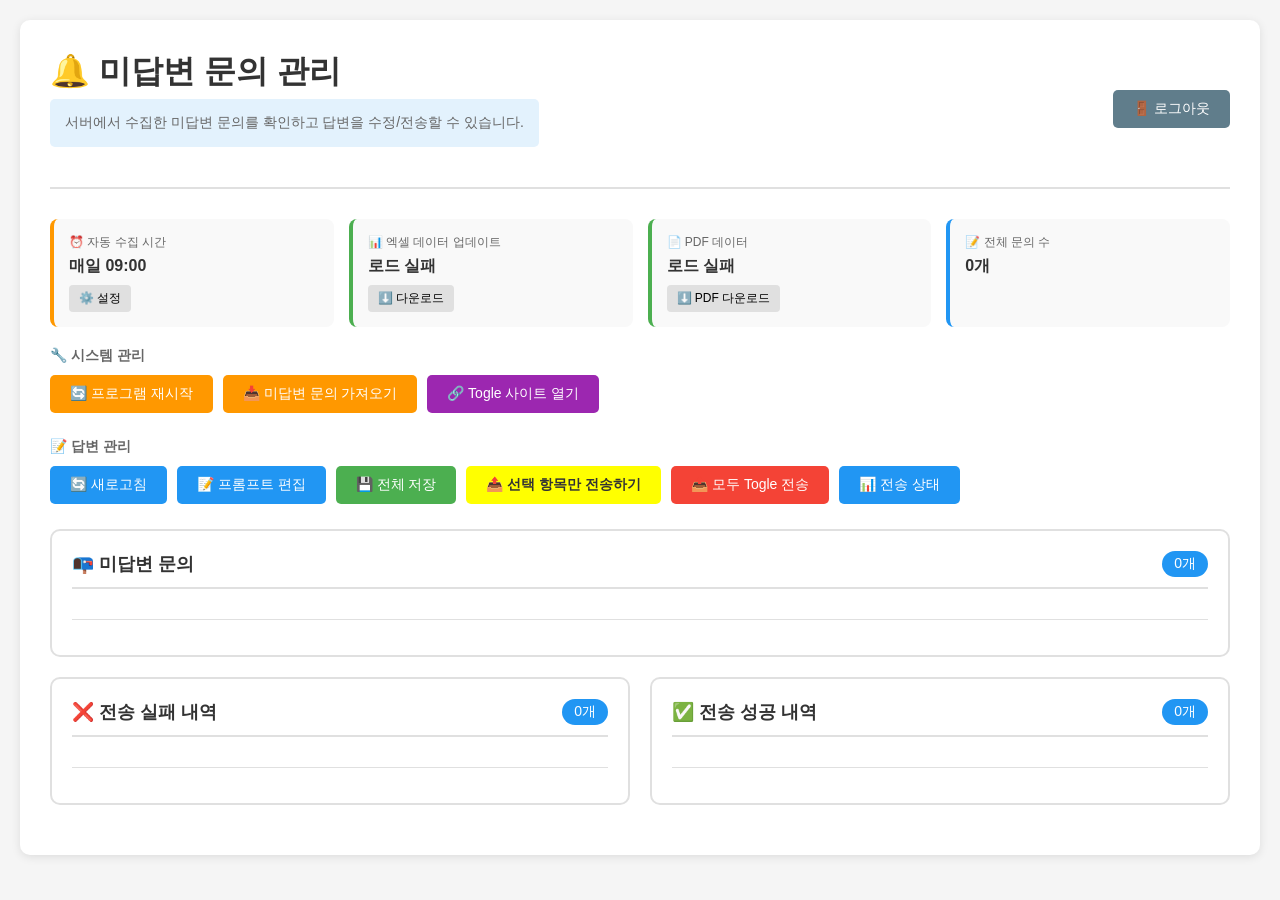
==== commit c0fd2b21: "요구사항 변동에 따른 버전 변경" ====
--- a/togleCS_v1.0.4/app/templates/external_view.html
+++ b/togleCS_v1.0.4/app/templates/external_view.html
@@ -208,6 +208,11 @@
                 <div class="status-label">📊 엑셀 데이터 업데이트</div>
                 <div class="status-value" id="excel-update">로딩 중...</div>
                 <button class="status-btn" onclick="downloadExcel()">⬇️ 다운로드</button>
+            </div>
+            <div class="status-item excel">
+                <div class="status-label">📄 PDF 데이터</div>
+                <div class="status-value" id="pdf-update">로딩 중...</div>
+                <button class="status-btn" onclick="downloadPDF()">⬇️ PDF 다운로드</button>
             </div>
             <div class="status-item">
                 <div class="status-label">📝 전체 문의 수</div>
@@ -358,6 +363,7 @@
 window.onload = () => {
     loadExcelInfo();
     loadScheduleInfo();
+    loadPdfInfo();
     // loadFromDB(); // 페이지 로드 시 DB에서 자동 데이터 불러오기
     setTimeout(() => {
         pollStatus();
@@ -369,13 +375,36 @@
     try {
         const res = await fetch(`${SERVER_URL}/api/excel_info`);
         const data = await res.json();
+        console.log('엑셀 데이터:', data);  // 응답 데이터 로그 출력
         if (data.success) {
             document.getElementById('excel-update').textContent = data.last_updated || '정보 없음';
+        } else {
+            document.getElementById('excel-update').textContent = '정보 없음';
         }
     } catch (error) {
+        console.error('엑셀 로드 실패:', error);  // 에러 로그 출력
         document.getElementById('excel-update').textContent = '로드 실패';
     }
 }
+
+// PDF 정보 로드
+async function loadPdfInfo() {
+    try {
+        const res = await fetch(`${SERVER_URL}/api/pdf_info`);
+        const data = await res.json();
+        console.log('PDF 데이터:', data);  // 응답 데이터 로그 출력
+        if (data.success) {
+            document.getElementById('pdf-update').textContent = data.last_updated || '정보 없음';
+        } else {
+            document.getElementById('pdf-update').textContent = '정보 없음';
+        }
+    } catch (error) {
+        console.error('PDF 로드 실패:', error);  // 에러 로그 출력
+        document.getElementById('pdf-update').textContent = '로드 실패';
+    }
+}
+
+
 // 스케줄 정보 로드
 async function loadScheduleInfo() {
     try {
@@ -452,22 +481,30 @@
         if (data.step && data.step !== 'done' && data.step !== 'idle') {
             // 작업 진행 중일 때만 로딩 표시
             if (!isTaskRunning) {
-                showLoading();
+                isTaskRunning = true; // 작업이 진행 중임을 표시
+                showLoading(); // 로딩 표시
             }
             
             if (data.message) {
                 msgEl.innerHTML = `<div class="info">${data.message}</div>`;
             }
             
+            // 엑셀 업데이트 정보 반영
             if (data.excel_last_updated) {
                 document.getElementById('excel-update').textContent = data.excel_last_updated;
+            }
+
+            // PDF 업데이트 정보 반영
+            if (data.pdf_last_updated) {
+                document.getElementById('pdf-update').textContent = data.pdf_last_updated;
             }
             
             // 5초 후 다시 확인
             setTimeout(pollStatus, 5000);
         } else if (data.step === 'done') {
             // 작업 완료
-            hideLoading();
+            isTaskRunning = false; // 작업 완료 상태로 변경
+            hideLoading(); // 로딩 숨기기
             msgEl.innerHTML = '<div class="success">✅ 모든 작업 완료! 스케줄러 최신화 완료</div>';
             setTimeout(() => {
                 msgEl.innerHTML = '';
@@ -475,10 +512,17 @@
             }, 3000);
         } else {
             // idle 상태 (작업 없음)
-            hideLoading();
-            
+            isTaskRunning = false; // idle 상태로 변경
+            hideLoading(); // 로딩 숨기기
+            
+            // 엑셀 업데이트 정보 반영
             if (data.excel_last_updated) {
                 document.getElementById('excel-update').textContent = data.excel_last_updated;
+            }
+            
+            // PDF 업데이트 정보 반영
+            if (data.pdf_last_updated) {
+                document.getElementById('pdf-update').textContent = data.pdf_last_updated;
             }
             
             // idle 상태에서는 30초마다만 확인
@@ -491,6 +535,7 @@
         setTimeout(pollStatus, 30000);
     }
 }
+
 
 function startStatusPolling() {
     showLoading();
@@ -633,7 +678,10 @@
 function downloadExcel() {
     window.open(`${SERVER_URL}/api/download_excel`, '_blank');
 }
-
+// PDF 다운로드
+function downloadPDF() {
+    window.open(`${SERVER_URL}/api/download_pdf`, '_blank');
+}
 // 스케줄 모달
 function openScheduleModal() {
     document.getElementById('scheduleModal').classList.add('active');
@@ -948,7 +996,6 @@
 }
 
 // Togle 전송
-// Togle 전송 (전송 실패 항목만)
 async function submitAll() {
     const failedItems = inquiries.filter(item => !item.is_submitted);
     
@@ -1031,7 +1078,6 @@
 }
 
 // 선택 항목 전송
-// 선택 항목 전송
 async function submitSelected() {
     const selectedCheckboxes = Array.from(document.querySelectorAll('.select-item:checked'));
     const selectedIndices = selectedCheckboxes.map(cb => parseInt(cb.dataset.index));
